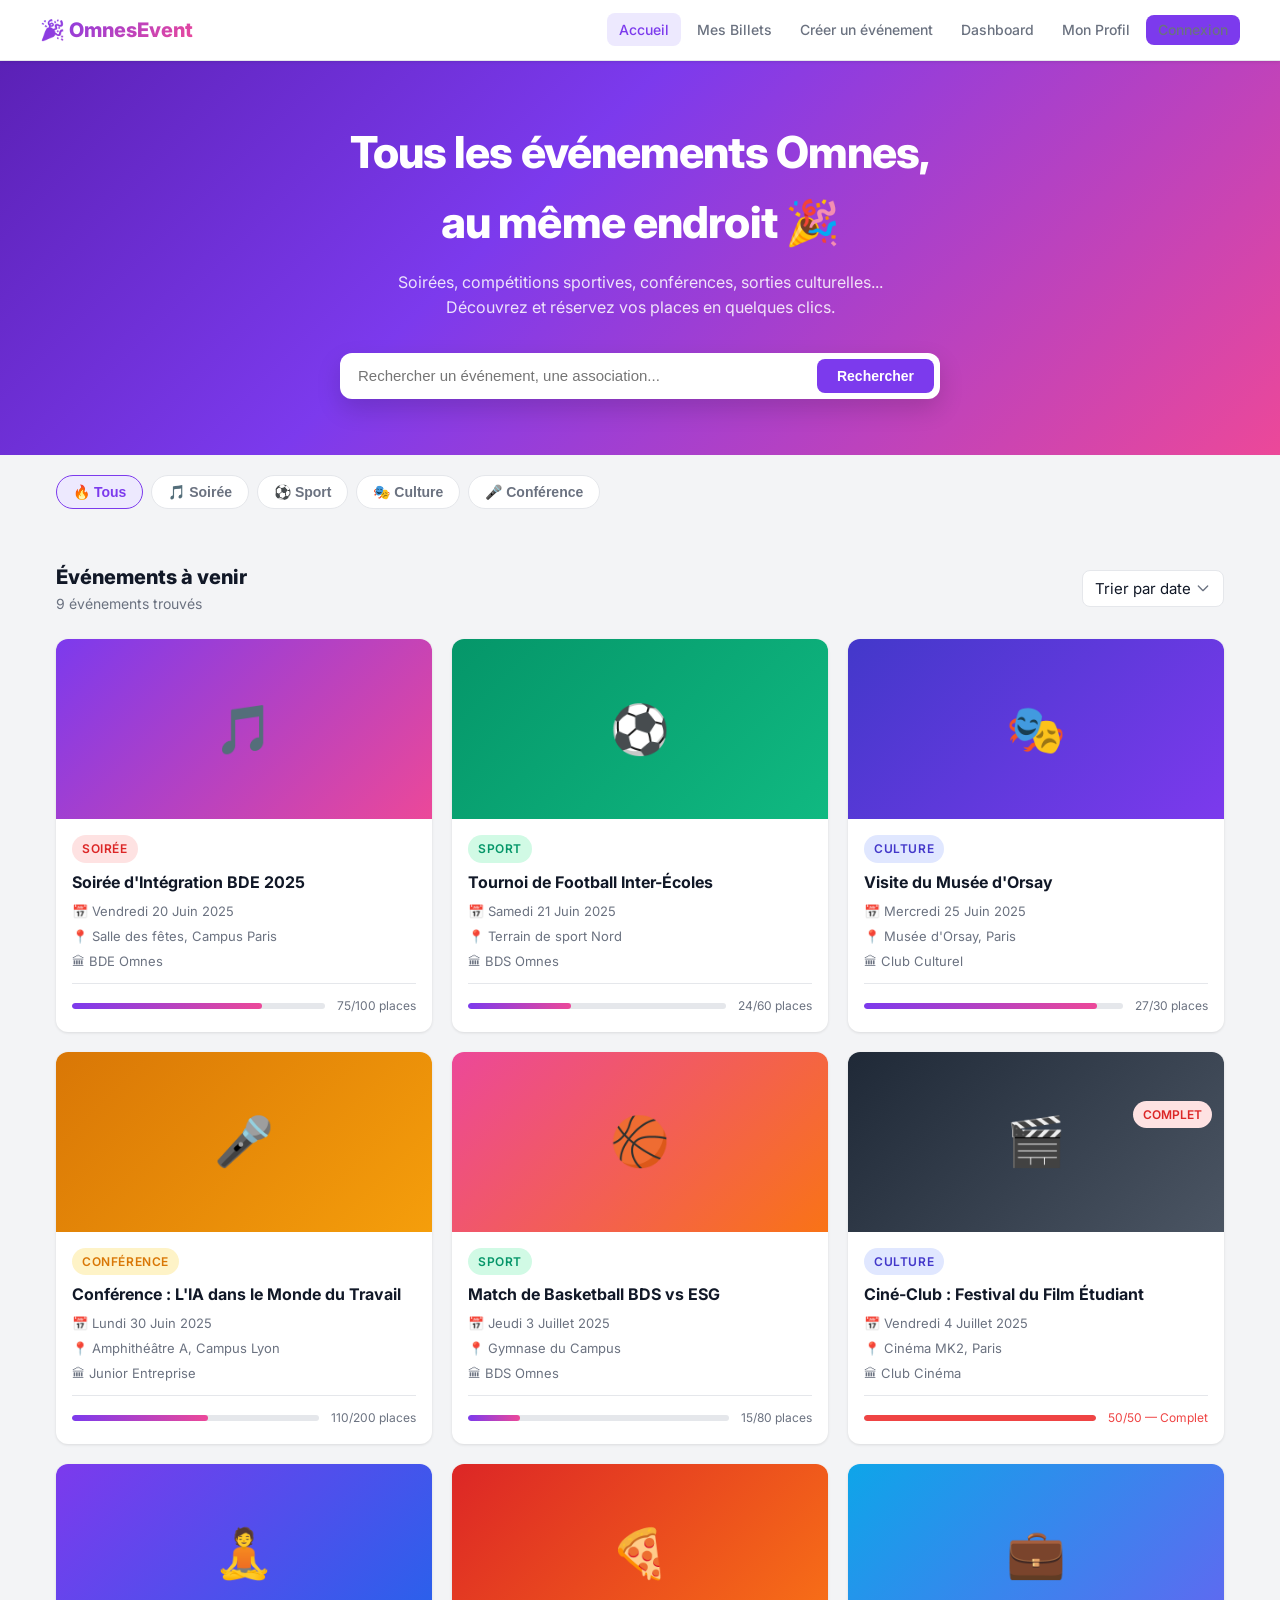
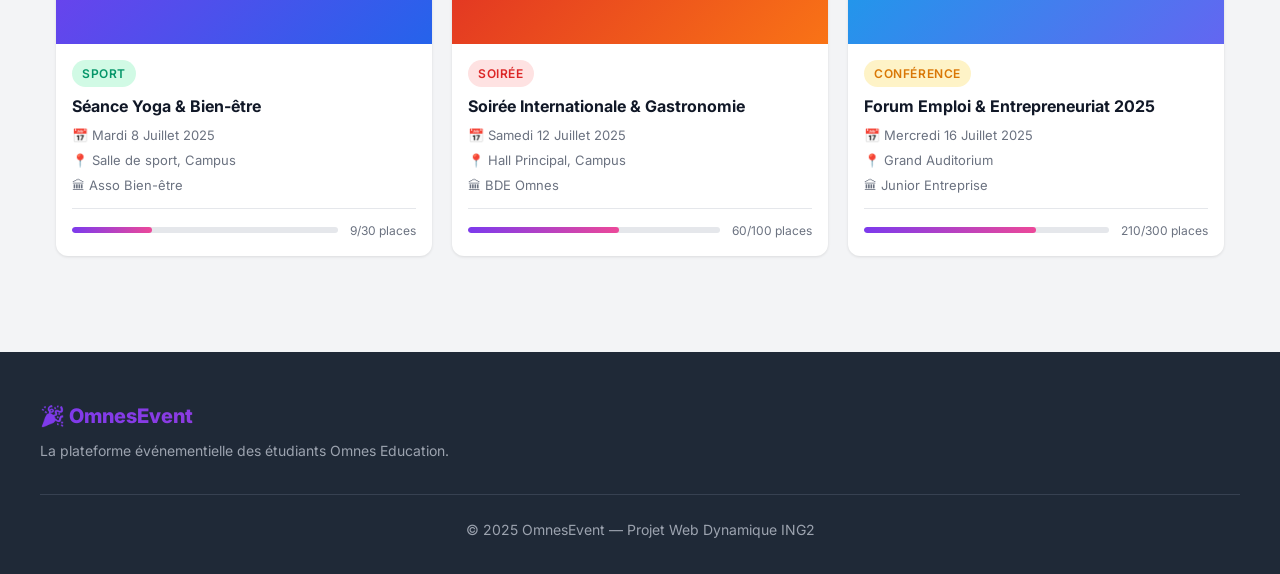
==== Index.html @ fbc509d2 "V1 HTML + SS" ====
<!DOCTYPE html>
<html lang="fr">
<head>
  <meta charset="UTF-8">
  <meta name="viewport" content="width=device-width, initial-scale=1.0">
  <title>OmnesEvent — Accueil</title>
  <link rel="preconnect" href="https://fonts.googleapis.com">
  <link href="https://fonts.googleapis.com/css2?family=Inter:wght@400;500;600;700;800&display=swap" rel="stylesheet">
  <link rel="stylesheet" href="style.css">
</head>
<body>

  <!-- NAVBAR -->
  <nav class="navbar">
    <div class="navbar-inner">
      <a href="Index.html" class="navbar-brand">🎉 OmnesEvent</a>
      <ul class="navbar-nav">
        <li><a href="Index.html" class="active">Accueil</a></li>
        <li><a href="mes-billets.html">Mes Billets</a></li>
        <li><a href="creer-evenement.html">Créer un événement</a></li>
        <li><a href="tableau-de-bord.html">Dashboard</a></li>
        <li><a href="profil.html">Mon Profil</a></li>
        <li><a href="connexion.html" class="btn btn-primary btn-sm">Connexion</a></li>
      </ul>
      <button class="hamburger" id="hamburger" aria-label="Menu">
        <span></span><span></span><span></span>
      </button>
    </div>
  </nav>

  <!-- MOBILE MENU -->
  <div class="mobile-menu" id="mobileMenu">
    <a href="Index.html">🏠 Accueil</a>
    <a href="mes-billets.html">🎟 Mes Billets</a>
    <a href="creer-evenement.html">➕ Créer un événement</a>
    <a href="tableau-de-bord.html">📊 Dashboard</a>
    <a href="profil.html">👤 Mon Profil</a>
    <a href="connexion.html">🔐 Connexion</a>
  </div>

  <!-- HERO -->
  <section class="hero">
    <div class="container">
      <h1>Tous les événements Omnes,<br>au même endroit 🎉</h1>
      <p>Soirées, compétitions sportives, conférences, sorties culturelles... Découvrez et réservez vos places en quelques clics.</p>
      <div class="search-box">
        <input type="text" id="searchInput" placeholder="Rechercher un événement, une association..." autocomplete="off">
        <button class="btn btn-primary" id="searchBtn">Rechercher</button>
      </div>
    </div>
  </section>

  <!-- FILTERS -->
  <div class="container">
    <div class="filter-pills" id="filterPills">
      <button class="pill active" data-filter="all">🔥 Tous</button>
      <button class="pill" data-filter="soiree">🎵 Soirée</button>
      <button class="pill" data-filter="sport">⚽ Sport</button>
      <button class="pill" data-filter="culture">🎭 Culture</button>
      <button class="pill" data-filter="conference">🎤 Conférence</button>
    </div>
  </div>

  <!-- EVENTS SECTION -->
  <section class="section">
    <div class="container">
      <div class="d-flex align-center justify-between mb-3" style="flex-wrap:wrap; gap:0.75rem;">
        <div>
          <h2 style="font-size:1.25rem; font-weight:800;">Événements à venir</h2>
          <p class="text-muted fs-sm" id="resultCount">9 événements trouvés</p>
        </div>
        <select class="form-control" id="sortSelect" style="width:auto; padding:0.5rem 2rem 0.5rem 0.75rem;">
          <option value="date">Trier par date</option>
          <option value="name">Trier par nom</option>
        </select>
      </div>

      <div class="grid grid-3" id="eventsGrid">

        <a href="evenement-detail.html" class="event-card" data-category="soiree">
          <div class="event-card-image" style="background:linear-gradient(135deg,#7C3AED,#EC4899);">🎵</div>
          <div class="event-card-body">
            <span class="event-card-category category-soiree">Soirée</span>
            <h3 class="event-card-title">Soirée d'Intégration BDE 2025</h3>
            <div class="event-card-meta">
              <span>📅 Vendredi 20 Juin 2025</span>
              <span>📍 Salle des fêtes, Campus Paris</span>
              <span>🏛 BDE Omnes</span>
            </div>
            <div class="event-card-footer">
              <div class="capacity-bar"><div class="capacity-fill" style="width:75%;"></div></div>
              <span class="capacity-text">75/100 places</span>
            </div>
          </div>
        </a>

        <a href="evenement-detail.html" class="event-card" data-category="sport">
          <div class="event-card-image" style="background:linear-gradient(135deg,#059669,#10B981);">⚽</div>
          <div class="event-card-body">
            <span class="event-card-category category-sport">Sport</span>
            <h3 class="event-card-title">Tournoi de Football Inter-Écoles</h3>
            <div class="event-card-meta">
              <span>📅 Samedi 21 Juin 2025</span>
              <span>📍 Terrain de sport Nord</span>
              <span>🏛 BDS Omnes</span>
            </div>
            <div class="event-card-footer">
              <div class="capacity-bar"><div class="capacity-fill" style="width:40%;"></div></div>
              <span class="capacity-text">24/60 places</span>
            </div>
          </div>
        </a>

        <a href="evenement-detail.html" class="event-card" data-category="culture">
          <div class="event-card-image" style="background:linear-gradient(135deg,#4338CA,#7C3AED);">🎭</div>
          <div class="event-card-body">
            <span class="event-card-category category-culture">Culture</span>
            <h3 class="event-card-title">Visite du Musée d'Orsay</h3>
            <div class="event-card-meta">
              <span>📅 Mercredi 25 Juin 2025</span>
              <span>📍 Musée d'Orsay, Paris</span>
              <span>🏛 Club Culturel</span>
            </div>
            <div class="event-card-footer">
              <div class="capacity-bar"><div class="capacity-fill" style="width:90%;"></div></div>
              <span class="capacity-text">27/30 places</span>
            </div>
          </div>
        </a>

        <a href="evenement-detail.html" class="event-card" data-category="conference">
          <div class="event-card-image" style="background:linear-gradient(135deg,#D97706,#F59E0B);">🎤</div>
          <div class="event-card-body">
            <span class="event-card-category category-conference">Conférence</span>
            <h3 class="event-card-title">Conférence : L'IA dans le Monde du Travail</h3>
            <div class="event-card-meta">
              <span>📅 Lundi 30 Juin 2025</span>
              <span>📍 Amphithéâtre A, Campus Lyon</span>
              <span>🏛 Junior Entreprise</span>
            </div>
            <div class="event-card-footer">
              <div class="capacity-bar"><div class="capacity-fill" style="width:55%;"></div></div>
              <span class="capacity-text">110/200 places</span>
            </div>
          </div>
        </a>

        <a href="evenement-detail.html" class="event-card" data-category="sport">
          <div class="event-card-image" style="background:linear-gradient(135deg,#EC4899,#F97316);">🏀</div>
          <div class="event-card-body">
            <span class="event-card-category category-sport">Sport</span>
            <h3 class="event-card-title">Match de Basketball BDS vs ESG</h3>
            <div class="event-card-meta">
              <span>📅 Jeudi 3 Juillet 2025</span>
              <span>📍 Gymnase du Campus</span>
              <span>🏛 BDS Omnes</span>
            </div>
            <div class="event-card-footer">
              <div class="capacity-bar"><div class="capacity-fill" style="width:20%;"></div></div>
              <span class="capacity-text">15/80 places</span>
            </div>
          </div>
        </a>

        <a href="evenement-detail.html" class="event-card" data-category="culture">
          <div class="event-card-image" style="background:linear-gradient(135deg,#1F2937,#4B5563); position:relative;">
            🎬
            <div style="position:absolute;top:0.75rem;right:0.75rem;">
              <span class="badge badge-danger">COMPLET</span>
            </div>
          </div>
          <div class="event-card-body">
            <span class="event-card-category category-culture">Culture</span>
            <h3 class="event-card-title">Ciné-Club : Festival du Film Étudiant</h3>
            <div class="event-card-meta">
              <span>📅 Vendredi 4 Juillet 2025</span>
              <span>📍 Cinéma MK2, Paris</span>
              <span>🏛 Club Cinéma</span>
            </div>
            <div class="event-card-footer">
              <div class="capacity-bar"><div class="capacity-fill" style="width:100%; background:var(--danger);"></div></div>
              <span class="capacity-text" style="color:var(--danger);">50/50 — Complet</span>
            </div>
          </div>
        </a>

        <a href="evenement-detail.html" class="event-card" data-category="sport">
          <div class="event-card-image" style="background:linear-gradient(135deg,#7C3AED,#2563EB);">🧘</div>
          <div class="event-card-body">
            <span class="event-card-category category-sport">Sport</span>
            <h3 class="event-card-title">Séance Yoga & Bien-être</h3>
            <div class="event-card-meta">
              <span>📅 Mardi 8 Juillet 2025</span>
              <span>📍 Salle de sport, Campus</span>
              <span>🏛 Asso Bien-être</span>
            </div>
            <div class="event-card-footer">
              <div class="capacity-bar"><div class="capacity-fill" style="width:30%;"></div></div>
              <span class="capacity-text">9/30 places</span>
            </div>
          </div>
        </a>

        <a href="evenement-detail.html" class="event-card" data-category="soiree">
          <div class="event-card-image" style="background:linear-gradient(135deg,#DC2626,#F97316);">🍕</div>
          <div class="event-card-body">
            <span class="event-card-category category-soiree">Soirée</span>
            <h3 class="event-card-title">Soirée Internationale & Gastronomie</h3>
            <div class="event-card-meta">
              <span>📅 Samedi 12 Juillet 2025</span>
              <span>📍 Hall Principal, Campus</span>
              <span>🏛 BDE Omnes</span>
            </div>
            <div class="event-card-footer">
              <div class="capacity-bar"><div class="capacity-fill" style="width:60%;"></div></div>
              <span class="capacity-text">60/100 places</span>
            </div>
          </div>
        </a>

        <a href="evenement-detail.html" class="event-card" data-category="conference">
          <div class="event-card-image" style="background:linear-gradient(135deg,#0EA5E9,#6366F1);">💼</div>
          <div class="event-card-body">
            <span class="event-card-category category-conference">Conférence</span>
            <h3 class="event-card-title">Forum Emploi & Entrepreneuriat 2025</h3>
            <div class="event-card-meta">
              <span>📅 Mercredi 16 Juillet 2025</span>
              <span>📍 Grand Auditorium</span>
              <span>🏛 Junior Entreprise</span>
            </div>
            <div class="event-card-footer">
              <div class="capacity-bar"><div class="capacity-fill" style="width:70%;"></div></div>
              <span class="capacity-text">210/300 places</span>
            </div>
          </div>
        </a>

      </div>

      <div id="noResults" class="empty-state d-none">
        <div class="empty-icon">🔍</div>
        <h3 class="empty-title">Aucun événement trouvé</h3>
        <p class="empty-desc">Essaie avec d'autres mots-clés ou modifie les filtres.</p>
        <button class="btn btn-outline" id="resetSearch">Réinitialiser</button>
      </div>
    </div>
  </section>

  <footer class="footer">
    <div class="footer-inner">
      <div class="footer-brand">🎉 OmnesEvent</div>
      <p style="font-size:0.875rem; margin-top:0.5rem; color:#9CA3AF;">La plateforme événementielle des étudiants Omnes Education.</p>
      <div class="footer-bottom">
        <p>&copy; 2025 OmnesEvent — Projet Web Dynamique ING2</p>
      </div>
    </div>
  </footer>

  <script src="index.js"></script>
</body>
</html>
---- style.css ----
/* ===== CSS VARIABLES ===== */
:root {
  --primary: #7C3AED;
  --primary-dark: #6D28D9;
  --primary-light: #EDE9FE;
  --secondary: #EC4899;
  --bg: #F3F4F6;
  --bg-card: #FFFFFF;
  --text: #111827;
  --text-muted: #6B7280;
  --border: #E5E7EB;
  --success: #10B981;
  --danger: #EF4444;
  --warning: #F59E0B;
  --radius: 12px;
  --radius-lg: 16px;
  --shadow: 0 1px 3px rgba(0,0,0,0.1);
  --shadow-md: 0 4px 12px rgba(0,0,0,0.1);
  --shadow-lg: 0 10px 25px rgba(0,0,0,0.15);
}

/* ===== RESET & BASE ===== */
*, *::before, *::after { box-sizing: border-box; margin: 0; padding: 0; }
html { font-size: 16px; scroll-behavior: smooth; }
body {
  font-family: 'Inter', -apple-system, BlinkMacSystemFont, 'Segoe UI', sans-serif;
  background: var(--bg);
  color: var(--text);
  line-height: 1.6;
  min-height: 100vh;
}

/* ===== NAVBAR ===== */
.navbar {
  background: #fff;
  border-bottom: 1px solid var(--border);
  padding: 0 1rem;
  position: sticky;
  top: 0;
  z-index: 100;
  box-shadow: var(--shadow);
}
.navbar-inner {
  max-width: 1200px;
  margin: 0 auto;
  height: 60px;
  display: flex;
  align-items: center;
  justify-content: space-between;
}
.navbar-brand {
  font-size: 1.25rem;
  font-weight: 800;
  background: linear-gradient(135deg, var(--primary), var(--secondary));
  -webkit-background-clip: text;
  -webkit-text-fill-color: transparent;
  background-clip: text;
  text-decoration: none;
}
.navbar-nav {
  display: flex;
  align-items: center;
  gap: 0.25rem;
  list-style: none;
}
.navbar-nav a {
  color: var(--text-muted);
  text-decoration: none;
  font-size: 0.875rem;
  font-weight: 500;
  padding: 0.5rem 0.75rem;
  border-radius: 8px;
  transition: all 0.2s;
  white-space: nowrap;
}
.navbar-nav a:hover, .navbar-nav a.active {
  color: var(--primary);
  background: var(--primary-light);
}
.hamburger {
  display: none;
  flex-direction: column;
  gap: 5px;
  cursor: pointer;
  padding: 0.5rem;
  background: none;
  border: none;
}
.hamburger span {
  display: block;
  width: 22px;
  height: 2px;
  background: var(--text);
  border-radius: 2px;
  transition: all 0.3s;
}
.mobile-menu {
  display: none;
  position: fixed;
  top: 60px;
  left: 0;
  right: 0;
  background: white;
  border-bottom: 1px solid var(--border);
  padding: 1rem;
  box-shadow: var(--shadow-md);
  z-index: 99;
}
.mobile-menu.open { display: block; }
.mobile-menu a {
  display: block;
  padding: 0.75rem 1rem;
  color: var(--text);
  text-decoration: none;
  border-radius: 8px;
  font-weight: 500;
  transition: background 0.2s;
  margin-bottom: 0.25rem;
}
.mobile-menu a:hover { background: var(--primary-light); color: var(--primary); }

/* ===== BUTTONS ===== */
.btn {
  display: inline-flex;
  align-items: center;
  justify-content: center;
  gap: 0.5rem;
  padding: 0.625rem 1.25rem;
  border-radius: 8px;
  font-size: 0.875rem;
  font-weight: 600;
  border: none;
  cursor: pointer;
  transition: all 0.2s;
  text-decoration: none;
  line-height: 1;
}
.btn-primary { background: var(--primary); color: #fff; }
.btn-primary:hover { background: var(--primary-dark); transform: translateY(-1px); box-shadow: var(--shadow-md); }
.btn-secondary { background: var(--secondary); color: #fff; }
.btn-secondary:hover { background: #DB2777; transform: translateY(-1px); box-shadow: var(--shadow-md); }
.btn-outline { background: transparent; color: var(--primary); border: 1.5px solid var(--primary); }
.btn-outline:hover { background: var(--primary-light); }
.btn-danger { background: var(--danger); color: #fff; }
.btn-danger:hover { background: #DC2626; }
.btn-success { background: var(--success); color: #fff; }
.btn-success:hover { background: #059669; }
.btn-ghost { background: transparent; color: var(--text-muted); }
.btn-ghost:hover { background: var(--bg); color: var(--text); }
.btn-sm { padding: 0.375rem 0.75rem; font-size: 0.8125rem; }
.btn-lg { padding: 0.875rem 1.75rem; font-size: 1rem; }
.btn-full { width: 100%; }
.btn:disabled { opacity: 0.5; cursor: not-allowed; transform: none; }

/* ===== CARDS ===== */
.card {
  background: var(--bg-card);
  border-radius: var(--radius);
  box-shadow: var(--shadow);
  overflow: hidden;
}
.card-body { padding: 1.25rem; }
.card-header {
  padding: 1rem 1.25rem;
  border-bottom: 1px solid var(--border);
  display: flex;
  align-items: center;
  justify-content: space-between;
}
.card-header h3 { font-size: 1rem; font-weight: 700; }
.card-footer {
  padding: 1rem 1.25rem;
  border-top: 1px solid var(--border);
  background: #F9FAFB;
}

/* ===== EVENT CARD ===== */
.event-card {
  background: var(--bg-card);
  border-radius: var(--radius);
  overflow: hidden;
  box-shadow: var(--shadow);
  transition: transform 0.2s, box-shadow 0.2s;
  cursor: pointer;
  text-decoration: none;
  color: inherit;
  display: block;
}
.event-card:hover { transform: translateY(-4px); box-shadow: var(--shadow-lg); }
.event-card-image {
  width: 100%;
  height: 180px;
  object-fit: cover;
  background: linear-gradient(135deg, var(--primary), var(--secondary));
  display: flex;
  align-items: center;
  justify-content: center;
  font-size: 3rem;
  color: white;
  position: relative;
}
.event-card-image img {
  width: 100%;
  height: 100%;
  object-fit: cover;
  position: absolute;
  top: 0;
  left: 0;
}
.event-card-body { padding: 1rem; }
.event-card-category {
  display: inline-block;
  padding: 0.25rem 0.625rem;
  border-radius: 99px;
  font-size: 0.75rem;
  font-weight: 600;
  text-transform: uppercase;
  letter-spacing: 0.05em;
  margin-bottom: 0.5rem;
}
.category-soiree { background: #FEE2E2; color: #DC2626; }
.category-sport { background: #D1FAE5; color: #059669; }
.category-culture { background: #E0E7FF; color: #4338CA; }
.category-conference { background: #FEF3C7; color: #D97706; }
.event-card-title { font-size: 1rem; font-weight: 700; margin-bottom: 0.5rem; line-height: 1.4; }
.event-card-meta { display: flex; flex-direction: column; gap: 0.25rem; margin-bottom: 0.75rem; }
.event-card-meta span { font-size: 0.8125rem; color: var(--text-muted); display: flex; align-items: center; gap: 0.375rem; }
.event-card-footer {
  display: flex;
  align-items: center;
  justify-content: space-between;
  padding-top: 0.75rem;
  border-top: 1px solid var(--border);
}
.capacity-bar { flex: 1; height: 6px; background: var(--border); border-radius: 99px; overflow: hidden; margin-right: 0.75rem; }
.capacity-fill { height: 100%; border-radius: 99px; background: linear-gradient(90deg, var(--primary), var(--secondary)); }
.capacity-text { font-size: 0.75rem; color: var(--text-muted); white-space: nowrap; }

/* ===== FORMS ===== */
.form-group { margin-bottom: 1rem; }
.form-label { display: block; font-size: 0.875rem; font-weight: 600; color: var(--text); margin-bottom: 0.375rem; }
.form-control {
  width: 100%;
  padding: 0.625rem 0.875rem;
  border: 1.5px solid var(--border);
  border-radius: 8px;
  font-size: 0.9375rem;
  color: var(--text);
  background: #fff;
  transition: border-color 0.2s, box-shadow 0.2s;
  outline: none;
  font-family: inherit;
}
.form-control:focus { border-color: var(--primary); box-shadow: 0 0 0 3px rgba(124, 58, 237, 0.1); }
.form-control::placeholder { color: var(--text-muted); }
.form-control.error { border-color: var(--danger); }
.form-error { color: var(--danger); font-size: 0.8125rem; margin-top: 0.25rem; display: none; }
.form-error.show { display: block; }
select.form-control {
  appearance: none;
  background-image: url("data:image/svg+xml,%3Csvg xmlns='http://www.w3.org/2000/svg' fill='none' viewBox='0 0 24 24' stroke='%236B7280'%3E%3Cpath stroke-linecap='round' stroke-linejoin='round' stroke-width='2' d='M19 9l-7 7-7-7'/%3E%3C/svg%3E");
  background-repeat: no-repeat;
  background-position: right 0.75rem center;
  background-size: 1rem;
  padding-right: 2.5rem;
  cursor: pointer;
}
textarea.form-control { resize: vertical; min-height: 100px; }
.form-row { display: grid; gap: 1rem; grid-template-columns: 1fr; }
@media (min-width: 640px) { .form-row-2 { grid-template-columns: repeat(2, 1fr); } }
.form-hint { font-size: 0.8125rem; color: var(--text-muted); margin-top: 0.25rem; }

/* ===== BADGES ===== */
.badge {
  display: inline-flex;
  align-items: center;
  padding: 0.25rem 0.625rem;
  border-radius: 99px;
  font-size: 0.75rem;
  font-weight: 600;
  white-space: nowrap;
}
.badge-primary { background: var(--primary-light); color: var(--primary); }
.badge-success { background: #D1FAE5; color: #059669; }
.badge-danger { background: #FEE2E2; color: #DC2626; }
.badge-warning { background: #FEF3C7; color: #D97706; }
.badge-gray { background: #F3F4F6; color: var(--text-muted); }

/* ===== LAYOUT ===== */
.container { width: 100%; max-width: 1200px; margin: 0 auto; padding: 0 1rem; }
.section { padding: 2rem 0; }
.grid { display: grid; gap: 1.25rem; grid-template-columns: 1fr; }
@media (min-width: 640px) { .grid-2 { grid-template-columns: repeat(2, 1fr); } }
@media (min-width: 768px) { .grid-3 { grid-template-columns: repeat(2, 1fr); } }
@media (min-width: 1024px) { .grid-3 { grid-template-columns: repeat(3, 1fr); } .grid-4 { grid-template-columns: repeat(4, 1fr); } }

/* ===== ALERTS ===== */
.alert {
  padding: 0.875rem 1rem;
  border-radius: 8px;
  font-size: 0.875rem;
  font-weight: 500;
  margin-bottom: 1rem;
  display: flex;
  align-items: center;
  gap: 0.5rem;
}
.alert-success { background: #D1FAE5; color: #059669; border: 1px solid #A7F3D0; }
.alert-danger { background: #FEE2E2; color: #DC2626; border: 1px solid #FECACA; }
.alert-warning { background: #FEF3C7; color: #D97706; border: 1px solid #FDE68A; }
.alert-info { background: var(--primary-light); color: var(--primary); border: 1px solid #C4B5FD; }

/* ===== TABLE ===== */
.table-container { overflow-x: auto; border-radius: var(--radius); box-shadow: var(--shadow); }
.table { width: 100%; border-collapse: collapse; background: #fff; min-width: 600px; }
.table th { background: #F9FAFB; padding: 0.75rem 1rem; text-align: left; font-size: 0.75rem; font-weight: 700; text-transform: uppercase; letter-spacing: 0.05em; color: var(--text-muted); border-bottom: 1px solid var(--border); }
.table td { padding: 0.875rem 1rem; font-size: 0.875rem; color: var(--text); border-bottom: 1px solid var(--border); vertical-align: middle; }
.table tr:last-child td { border-bottom: none; }
.table tbody tr:hover { background: #F9FAFB; }

/* ===== AVATAR ===== */
.avatar {
  border-radius: 50%;
  background: linear-gradient(135deg, var(--primary), var(--secondary));
  display: inline-flex;
  align-items: center;
  justify-content: center;
  color: white;
  font-weight: 700;
  flex-shrink: 0;
}
.avatar-sm { width: 32px; height: 32px; font-size: 0.75rem; }
.avatar-md { width: 40px; height: 40px; font-size: 0.875rem; }
.avatar-lg { width: 64px; height: 64px; font-size: 1.25rem; }
.avatar-xl { width: 96px; height: 96px; font-size: 2rem; }

/* ===== FOOTER ===== */
.footer {
  background: #1F2937;
  color: #9CA3AF;
  padding: 3rem 1rem 2rem;
  margin-top: 4rem;
}
.footer-inner { max-width: 1200px; margin: 0 auto; }
.footer-brand { font-size: 1.25rem; font-weight: 800; background: linear-gradient(135deg, var(--primary), var(--secondary)); -webkit-background-clip: text; -webkit-text-fill-color: transparent; background-clip: text; margin-bottom: 0.5rem; }
.footer-bottom { margin-top: 2rem; padding-top: 1.5rem; border-top: 1px solid #374151; text-align: center; font-size: 0.875rem; }
.footer a { color: #9CA3AF; text-decoration: none; }
.footer a:hover { color: #fff; }

/* ===== HERO ===== */
.hero {
  background: linear-gradient(135deg, #5B21B6 0%, var(--primary) 40%, var(--secondary) 100%);
  color: white;
  padding: 3.5rem 1rem;
  text-align: center;
}
.hero h1 { font-size: clamp(1.5rem, 5vw, 2.75rem); font-weight: 800; margin-bottom: 0.75rem; letter-spacing: -0.02em; }
.hero p { font-size: 1rem; opacity: 0.85; margin-bottom: 2rem; max-width: 500px; margin-left: auto; margin-right: auto; }
.search-box {
  background: white;
  border-radius: var(--radius);
  padding: 0.375rem;
  display: flex;
  gap: 0.5rem;
  max-width: 600px;
  margin: 0 auto;
  box-shadow: var(--shadow-lg);
}
.search-box input { flex: 1; border: none; outline: none; padding: 0.5rem 0.75rem; font-size: 0.9375rem; color: var(--text); min-width: 0; }

/* ===== FILTER PILLS ===== */
.filter-pills { display: flex; gap: 0.5rem; flex-wrap: wrap; padding: 1.25rem 0; }
.pill {
  padding: 0.5rem 1rem;
  border-radius: 99px;
  font-size: 0.875rem;
  font-weight: 600;
  border: 1.5px solid var(--border);
  background: white;
  color: var(--text-muted);
  cursor: pointer;
  transition: all 0.2s;
}
.pill:hover, .pill.active { border-color: var(--primary); color: var(--primary); background: var(--primary-light); }

/* ===== STAT CARD ===== */
.stat-card { background: white; border-radius: var(--radius); padding: 1.25rem; box-shadow: var(--shadow); display: flex; align-items: center; gap: 1rem; }
.stat-icon { width: 48px; height: 48px; border-radius: 12px; display: flex; align-items: center; justify-content: center; font-size: 1.5rem; flex-shrink: 0; }
.stat-icon-primary { background: var(--primary-light); }
.stat-icon-success { background: #D1FAE5; }
.stat-icon-warning { background: #FEF3C7; }
.stat-icon-danger { background: #FEE2E2; }
.stat-value { font-size: 1.75rem; font-weight: 800; color: var(--text); line-height: 1; }
.stat-label { font-size: 0.8125rem; color: var(--text-muted); margin-top: 0.25rem; }

/* ===== PAGE HEADER ===== */
.page-header { background: white; border-bottom: 1px solid var(--border); padding: 1.5rem 0; margin-bottom: 2rem; }
.page-header h1 { font-size: 1.5rem; font-weight: 800; }
.page-header p { font-size: 0.9375rem; color: var(--text-muted); margin-top: 0.25rem; }

/* ===== TICKET CARD ===== */
.ticket-card {
  background: white;
  border-radius: var(--radius);
  box-shadow: var(--shadow);
  overflow: hidden;
  display: flex;
  border-left: 4px solid var(--primary);
  transition: box-shadow 0.2s;
}
.ticket-card:hover { box-shadow: var(--shadow-md); }
.ticket-body { flex: 1; padding: 1rem; }
.ticket-side {
  width: 72px;
  background: var(--primary-light);
  display: flex;
  flex-direction: column;
  align-items: center;
  justify-content: center;
  padding: 1rem 0.5rem;
  border-left: 2px dashed var(--border);
  flex-shrink: 0;
}
.ticket-code { writing-mode: vertical-rl; font-size: 0.75rem; font-weight: 700; color: var(--primary); letter-spacing: 0.1em; }

/* ===== AUTH PAGE ===== */
.auth-page { min-height: 100vh; display: flex; align-items: center; justify-content: center; background: linear-gradient(135deg, #EDE9FE 0%, #FCE7F3 100%); padding: 2rem 1rem; }
.auth-card { background: white; border-radius: var(--radius-lg); box-shadow: var(--shadow-lg); padding: 2rem; width: 100%; max-width: 440px; }
.auth-logo { text-align: center; margin-bottom: 2rem; }
.auth-logo .brand { font-size: 1.75rem; font-weight: 800; background: linear-gradient(135deg, var(--primary), var(--secondary)); -webkit-background-clip: text; -webkit-text-fill-color: transparent; background-clip: text; }
.auth-logo p { color: var(--text-muted); font-size: 0.9375rem; margin-top: 0.25rem; }
.auth-title { font-size: 1.375rem; font-weight: 800; margin-bottom: 0.25rem; }
.auth-subtitle { color: var(--text-muted); font-size: 0.9375rem; margin-bottom: 1.5rem; }
.divider { display: flex; align-items: center; gap: 1rem; margin: 1.25rem 0; color: var(--text-muted); font-size: 0.875rem; }
.divider::before, .divider::after { content: ''; flex: 1; height: 1px; background: var(--border); }

/* ===== ROLE SELECTOR ===== */
.role-selector { display: grid; grid-template-columns: 1fr 1fr; gap: 0.75rem; margin-bottom: 1rem; }
.role-option { position: relative; }
.role-option input { position: absolute; opacity: 0; width: 0; height: 0; }
.role-label {
  display: flex;
  flex-direction: column;
  align-items: center;
  padding: 1rem 0.75rem;
  border: 2px solid var(--border);
  border-radius: 10px;
  cursor: pointer;
  transition: all 0.2s;
  text-align: center;
}
.role-label .role-icon { font-size: 1.75rem; margin-bottom: 0.5rem; }
.role-label .role-name { font-size: 0.875rem; font-weight: 700; color: var(--text); }
.role-label .role-desc { font-size: 0.75rem; color: var(--text-muted); margin-top: 0.25rem; }
.role-option input:checked + .role-label { border-color: var(--primary); background: var(--primary-light); }

/* ===== EVENT DETAIL ===== */
.event-banner { width: 100%; height: 280px; object-fit: cover; background: linear-gradient(135deg, var(--primary), var(--secondary)); display: flex; align-items: center; justify-content: center; font-size: 5rem; color: white; }
.event-detail-grid { display: grid; grid-template-columns: 1fr; gap: 1.5rem; }
@media (min-width: 768px) { .event-detail-grid { grid-template-columns: 1fr 340px; } }
.info-list { list-style: none; display: flex; flex-direction: column; gap: 0.875rem; }
.info-list li { display: flex; align-items: flex-start; gap: 0.75rem; font-size: 0.9375rem; }
.info-list .info-icon { font-size: 1.1rem; flex-shrink: 0; margin-top: 0.1rem; }
.info-list .info-label { font-size: 0.75rem; color: var(--text-muted); }
.info-list .info-value { font-weight: 600; }

/* ===== UPLOAD AREA ===== */
.upload-area {
  border: 2px dashed var(--border);
  border-radius: 10px;
  padding: 2rem;
  text-align: center;
  cursor: pointer;
  transition: all 0.2s;
  background: #F9FAFB;
}
.upload-area:hover { border-color: var(--primary); background: var(--primary-light); }
.upload-area input { display: none; }
.upload-icon { font-size: 2rem; margin-bottom: 0.5rem; }
.upload-text { font-size: 0.9375rem; font-weight: 600; color: var(--text); }
.upload-hint { font-size: 0.8125rem; color: var(--text-muted); margin-top: 0.25rem; }
.upload-preview { max-width: 100%; max-height: 200px; border-radius: 8px; margin-top: 1rem; display: none; }

/* ===== TABS ===== */
.tabs { display: flex; border-bottom: 2px solid var(--border); gap: 0; margin-bottom: 1.5rem; overflow-x: auto; }
.tab-btn {
  padding: 0.875rem 1.25rem;
  font-size: 0.9375rem;
  font-weight: 600;
  color: var(--text-muted);
  border: none;
  background: none;
  cursor: pointer;
  border-bottom: 3px solid transparent;
  margin-bottom: -2px;
  transition: all 0.2s;
  white-space: nowrap;
}
.tab-btn:hover { color: var(--primary); }
.tab-btn.active { color: var(--primary); border-bottom-color: var(--primary); }
.tab-panel { display: none; }
.tab-panel.active { display: block; }

/* ===== PROFILE ===== */
.profile-header { background: white; border-radius: var(--radius); padding: 1.5rem; box-shadow: var(--shadow); display: flex; align-items: center; gap: 1.25rem; margin-bottom: 1.5rem; }
.profile-info h2 { font-size: 1.25rem; font-weight: 800; }
.profile-info p { color: var(--text-muted); font-size: 0.9375rem; }

/* ===== EMPTY STATE ===== */
.empty-state { text-align: center; padding: 4rem 2rem; }
.empty-icon { font-size: 3rem; margin-bottom: 1rem; }
.empty-title { font-size: 1.125rem; font-weight: 700; margin-bottom: 0.5rem; }
.empty-desc { color: var(--text-muted); margin-bottom: 1.5rem; font-size: 0.9375rem; }

/* ===== MODAL ===== */
.modal-overlay { position: fixed; inset: 0; background: rgba(0,0,0,0.5); z-index: 200; display: none; align-items: center; justify-content: center; padding: 1rem; }
.modal-overlay.open { display: flex; }
.modal { background: white; border-radius: var(--radius-lg); box-shadow: var(--shadow-lg); width: 100%; max-width: 480px; max-height: 90vh; overflow-y: auto; }
.modal-header { padding: 1.25rem 1.5rem; border-bottom: 1px solid var(--border); display: flex; align-items: center; justify-content: space-between; }
.modal-header h3 { font-size: 1.125rem; font-weight: 700; }
.modal-body { padding: 1.5rem; }
.modal-footer { padding: 1rem 1.5rem; border-top: 1px solid var(--border); display: flex; gap: 0.75rem; justify-content: flex-end; }
.btn-close { background: none; border: none; font-size: 1.25rem; cursor: pointer; color: var(--text-muted); padding: 0.25rem; border-radius: 4px; }
.btn-close:hover { color: var(--text); background: var(--bg); }

/* ===== UTILS ===== */
.text-center { text-align: center; }
.text-right { text-align: right; }
.text-muted { color: var(--text-muted); }
.text-primary { color: var(--primary); }
.text-danger { color: var(--danger); }
.text-success { color: var(--success); }
.fw-bold { font-weight: 700; }
.fw-semibold { font-weight: 600; }
.fs-sm { font-size: 0.875rem; }
.fs-xs { font-size: 0.75rem; }
.d-flex { display: flex; }
.d-none { display: none; }
.align-center { align-items: center; }
.align-start { align-items: flex-start; }
.justify-between { justify-content: space-between; }
.justify-center { justify-content: center; }
.gap-1 { gap: 0.5rem; }
.gap-2 { gap: 1rem; }
.gap-3 { gap: 1.5rem; }
.flex-wrap { flex-wrap: wrap; }
.flex-1 { flex: 1; }
.w-100 { width: 100%; }
.mb-0 { margin-bottom: 0; }
.mb-1 { margin-bottom: 0.5rem; }
.mb-2 { margin-bottom: 1rem; }
.mb-3 { margin-bottom: 1.5rem; }
.mb-4 { margin-bottom: 2rem; }
.mt-1 { margin-top: 0.5rem; }
.mt-2 { margin-top: 1rem; }
.mt-3 { margin-top: 1.5rem; }
.mt-4 { margin-top: 2rem; }
.p-0 { padding: 0; }
.rounded { border-radius: var(--radius); }
.shadow { box-shadow: var(--shadow); }
.separator { height: 1px; background: var(--border); margin: 1.5rem 0; }

/* ===== RESPONSIVE ===== */
@media (max-width: 768px) {
  .navbar-nav { display: none; }
  .hamburger { display: flex; }
  .hide-mobile { display: none !important; }
}
@media (min-width: 769px) { .show-mobile { display: none !important; } }
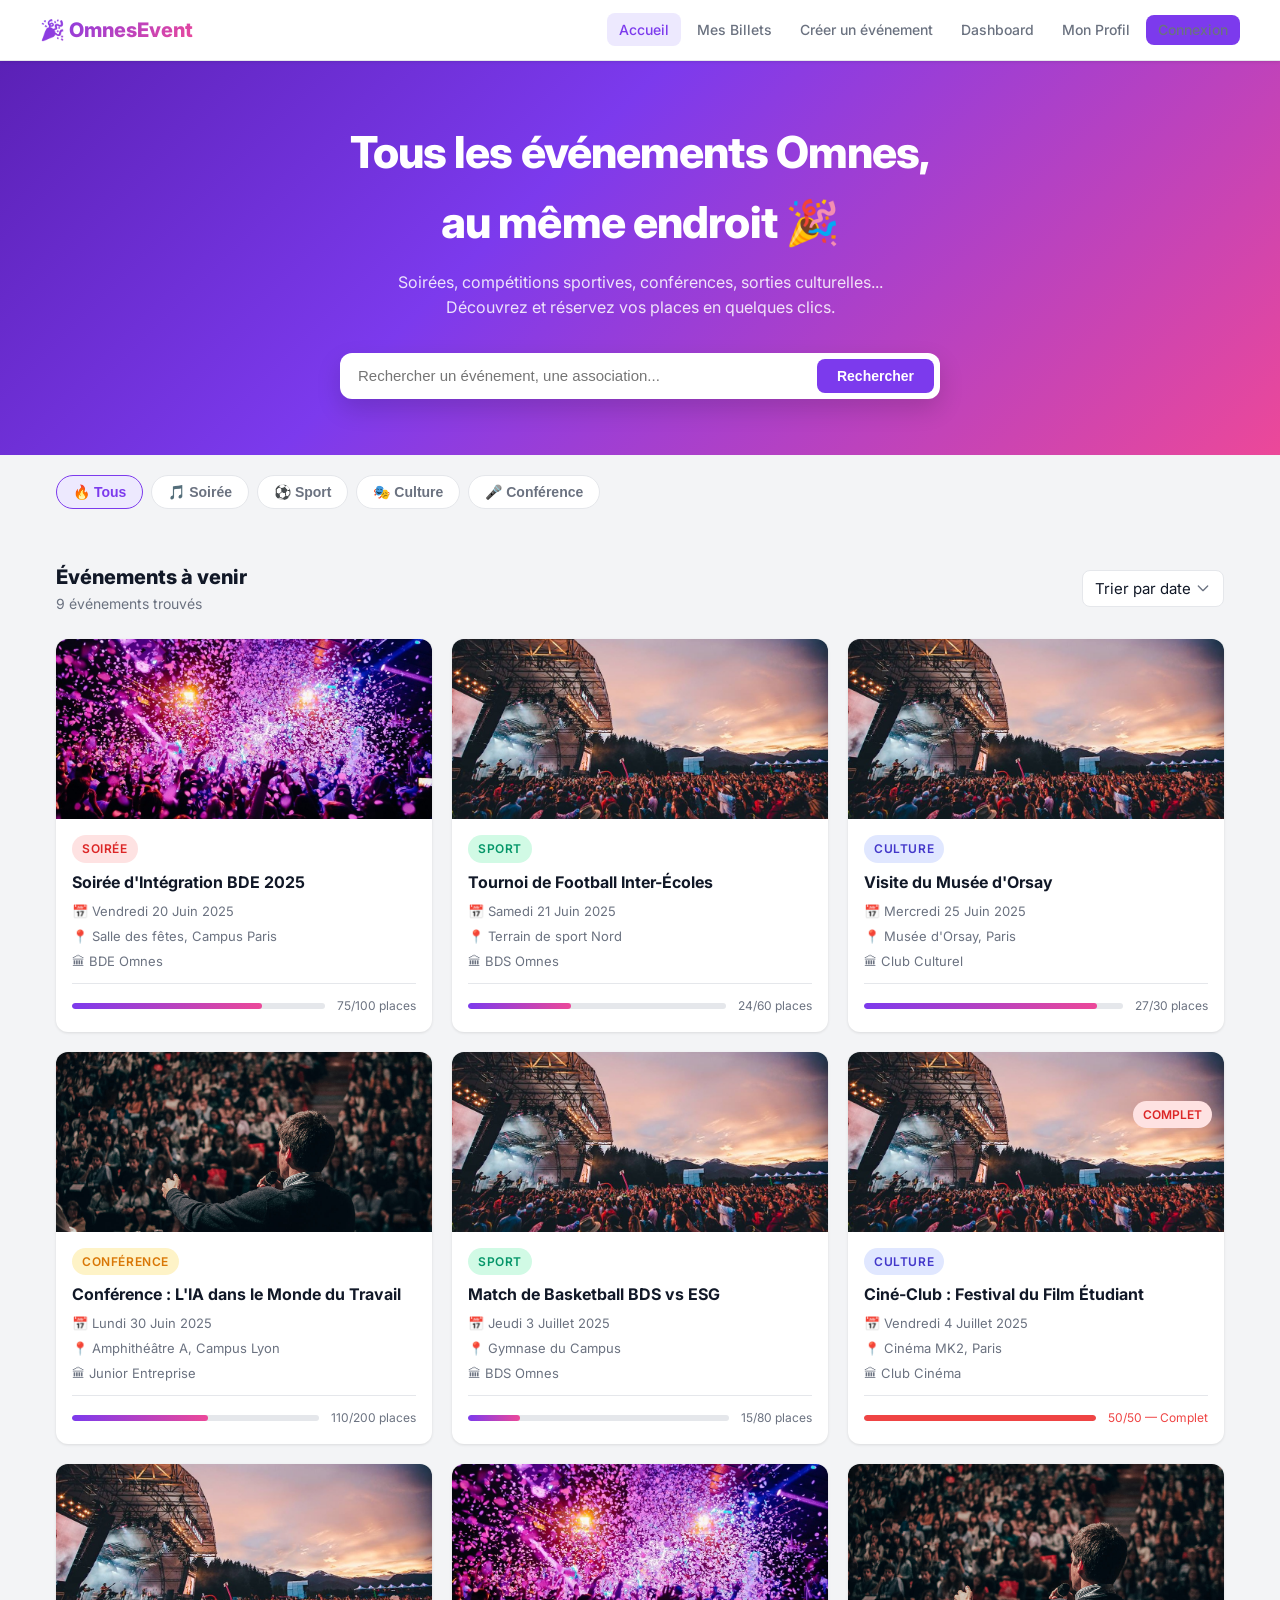
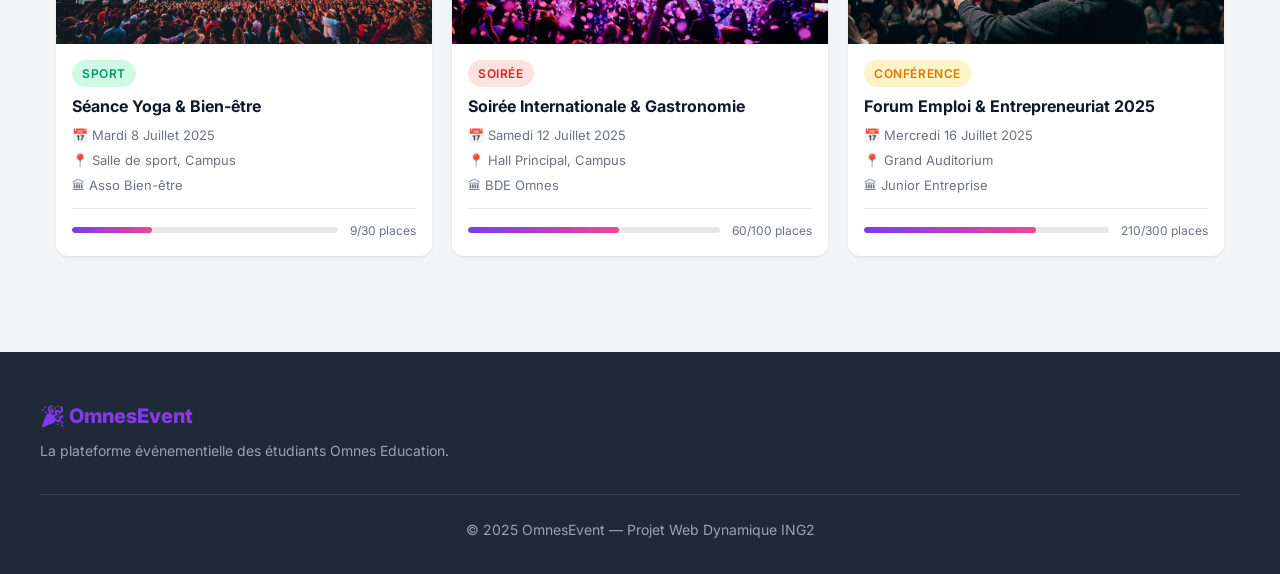
==== commit 88091770: "Remplace les fonds des evenements par des images" ====
--- a/Index.html
+++ b/Index.html
@@ -78,7 +78,9 @@
       <div class="grid grid-3" id="eventsGrid">
 
         <a href="evenement-detail.html" class="event-card" data-category="soiree">
-          <div class="event-card-image" style="background:linear-gradient(135deg,#7C3AED,#EC4899);">🎵</div>
+          <div class="event-card-image">
+            <img src="images/illlustration_soirée_1.jpg" alt="Soirée étudiante">
+          </div>
           <div class="event-card-body">
             <span class="event-card-category category-soiree">Soirée</span>
             <h3 class="event-card-title">Soirée d'Intégration BDE 2025</h3>
@@ -95,7 +97,9 @@
         </a>
 
         <a href="evenement-detail.html" class="event-card" data-category="sport">
-          <div class="event-card-image" style="background:linear-gradient(135deg,#059669,#10B981);">⚽</div>
+          <div class="event-card-image">
+            <img src="images/illustration_festival_1.jpeg" alt="Événement étudiant">
+          </div>
           <div class="event-card-body">
             <span class="event-card-category category-sport">Sport</span>
             <h3 class="event-card-title">Tournoi de Football Inter-Écoles</h3>
@@ -112,7 +116,9 @@
         </a>
 
         <a href="evenement-detail.html" class="event-card" data-category="culture">
-          <div class="event-card-image" style="background:linear-gradient(135deg,#4338CA,#7C3AED);">🎭</div>
+          <div class="event-card-image">
+            <img src="images/illustration_festival_1.jpeg" alt="Sortie culturelle">
+          </div>
           <div class="event-card-body">
             <span class="event-card-category category-culture">Culture</span>
             <h3 class="event-card-title">Visite du Musée d'Orsay</h3>
@@ -129,7 +135,9 @@
         </a>
 
         <a href="evenement-detail.html" class="event-card" data-category="conference">
-          <div class="event-card-image" style="background:linear-gradient(135deg,#D97706,#F59E0B);">🎤</div>
+          <div class="event-card-image">
+            <img src="images/illustration_conferences_1.jpg" alt="Conférence étudiante">
+          </div>
           <div class="event-card-body">
             <span class="event-card-category category-conference">Conférence</span>
             <h3 class="event-card-title">Conférence : L'IA dans le Monde du Travail</h3>
@@ -146,7 +154,9 @@
         </a>
 
         <a href="evenement-detail.html" class="event-card" data-category="sport">
-          <div class="event-card-image" style="background:linear-gradient(135deg,#EC4899,#F97316);">🏀</div>
+          <div class="event-card-image">
+            <img src="images/illustration_festival_1.jpeg" alt="Événement sportif étudiant">
+          </div>
           <div class="event-card-body">
             <span class="event-card-category category-sport">Sport</span>
             <h3 class="event-card-title">Match de Basketball BDS vs ESG</h3>
@@ -163,8 +173,8 @@
         </a>
 
         <a href="evenement-detail.html" class="event-card" data-category="culture">
-          <div class="event-card-image" style="background:linear-gradient(135deg,#1F2937,#4B5563); position:relative;">
-            🎬
+          <div class="event-card-image">
+            <img src="images/illustration_festival_1.jpeg" alt="Festival étudiant">
             <div style="position:absolute;top:0.75rem;right:0.75rem;">
               <span class="badge badge-danger">COMPLET</span>
             </div>
@@ -185,7 +195,9 @@
         </a>
 
         <a href="evenement-detail.html" class="event-card" data-category="sport">
-          <div class="event-card-image" style="background:linear-gradient(135deg,#7C3AED,#2563EB);">🧘</div>
+          <div class="event-card-image">
+            <img src="images/illustration_festival_1.jpeg" alt="Activité bien-être étudiante">
+          </div>
           <div class="event-card-body">
             <span class="event-card-category category-sport">Sport</span>
             <h3 class="event-card-title">Séance Yoga & Bien-être</h3>
@@ -202,7 +214,9 @@
         </a>
 
         <a href="evenement-detail.html" class="event-card" data-category="soiree">
-          <div class="event-card-image" style="background:linear-gradient(135deg,#DC2626,#F97316);">🍕</div>
+          <div class="event-card-image">
+            <img src="images/illlustration_soirée_1.jpg" alt="Soirée internationale">
+          </div>
           <div class="event-card-body">
             <span class="event-card-category category-soiree">Soirée</span>
             <h3 class="event-card-title">Soirée Internationale & Gastronomie</h3>
@@ -219,7 +233,9 @@
         </a>
 
         <a href="evenement-detail.html" class="event-card" data-category="conference">
-          <div class="event-card-image" style="background:linear-gradient(135deg,#0EA5E9,#6366F1);">💼</div>
+          <div class="event-card-image">
+            <img src="images/illustration_conferences_1.jpg" alt="Forum et conférence">
+          </div>
           <div class="event-card-body">
             <span class="event-card-category category-conference">Conférence</span>
             <h3 class="event-card-title">Forum Emploi & Entrepreneuriat 2025</h3>
@@ -256,6 +272,7 @@
     </div>
   </footer>
 
+  <script src="auth.js"></script>
   <script src="index.js"></script>
 </body>
-</html>+</html>
--- a/style.css
+++ b/style.css
@@ -190,14 +190,14 @@
 .event-card-image {
   width: 100%;
   height: 180px;
-  object-fit: cover;
-  background: linear-gradient(135deg, var(--primary), var(--secondary));
+  background: #E5E7EB;
   display: flex;
   align-items: center;
   justify-content: center;
   font-size: 3rem;
   color: white;
   position: relative;
+  overflow: hidden;
 }
 .event-card-image img {
   width: 100%;
@@ -206,7 +206,11 @@
   position: absolute;
   top: 0;
   left: 0;
-}
+  display: block;
+  transition: transform 0.25s ease;
+}
+.event-card:hover .event-card-image img { transform: scale(1.04); }
+.event-card-image > div { z-index: 1; }
 .event-card-body { padding: 1rem; }
 .event-card-category {
   display: inline-block;
@@ -566,4 +570,4 @@
   .hamburger { display: flex; }
   .hide-mobile { display: none !important; }
 }
-@media (min-width: 769px) { .show-mobile { display: none !important; } }+@media (min-width: 769px) { .show-mobile { display: none !important; } }
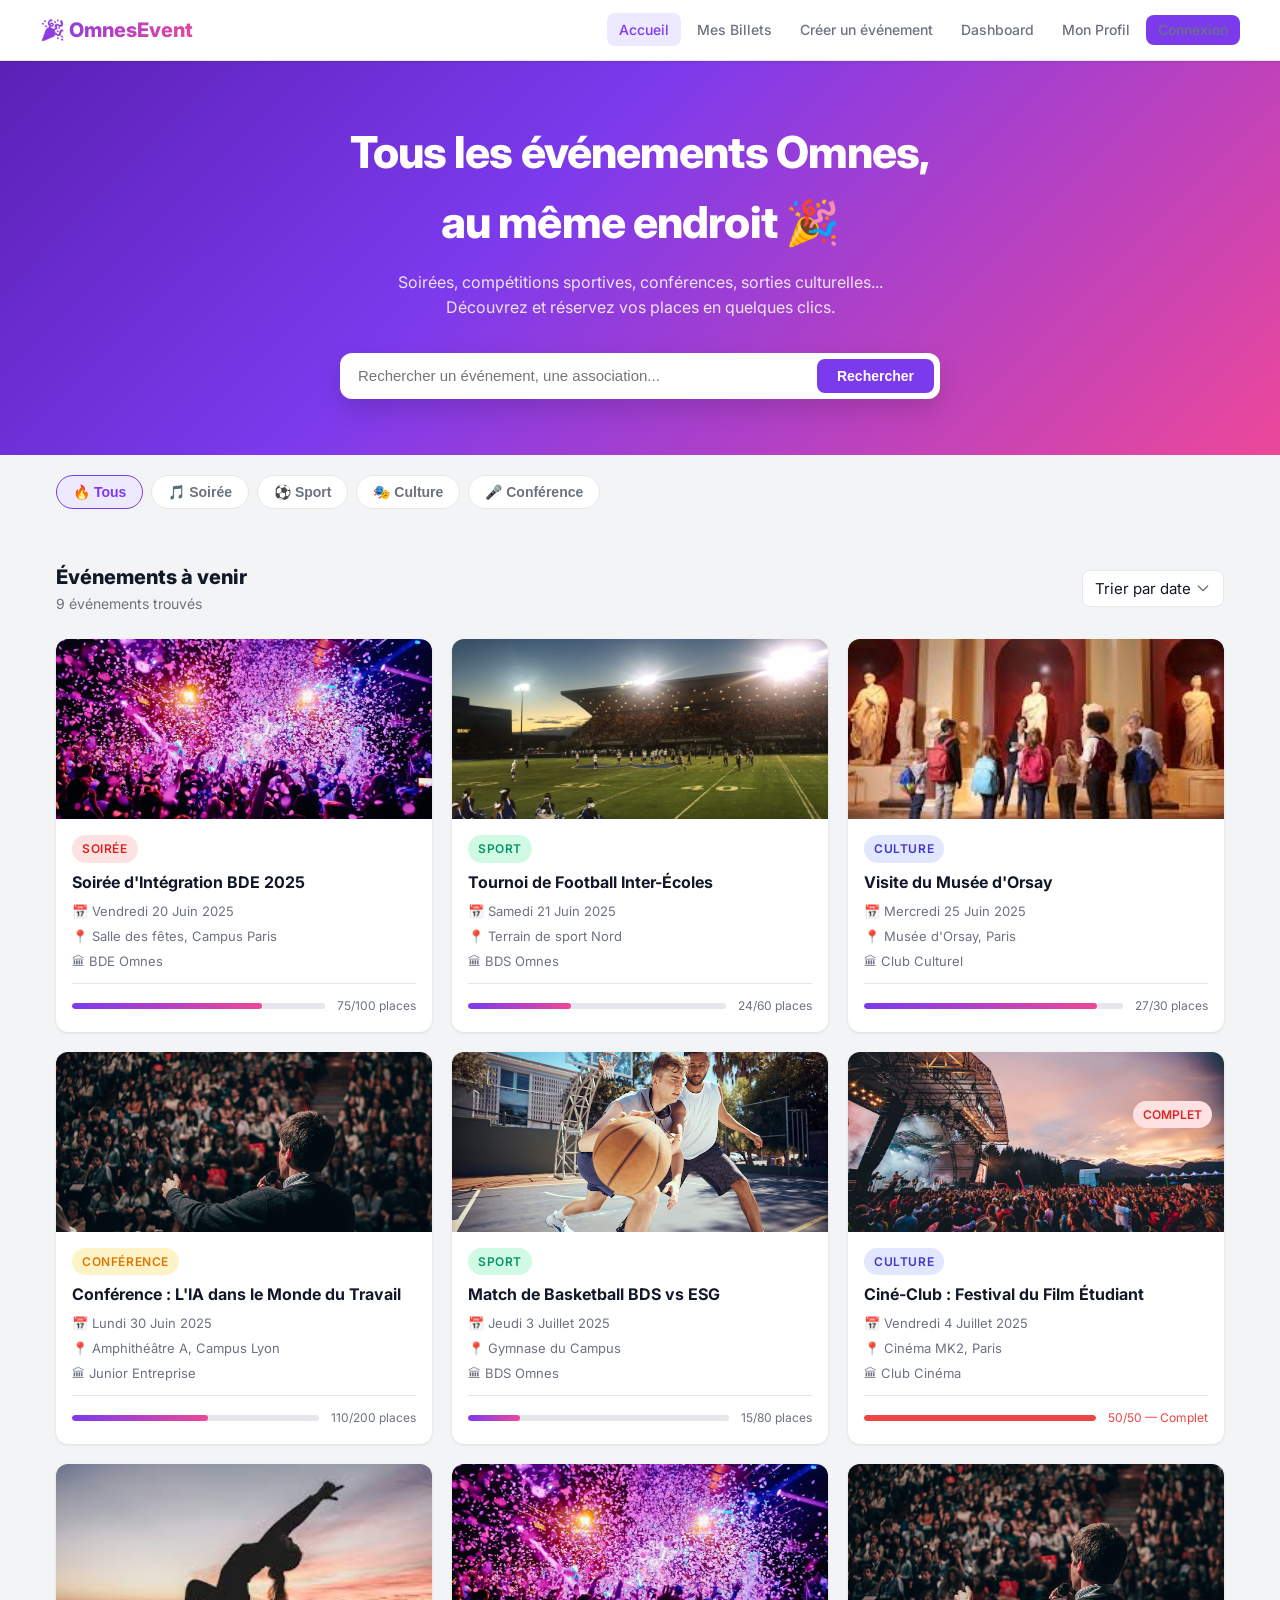
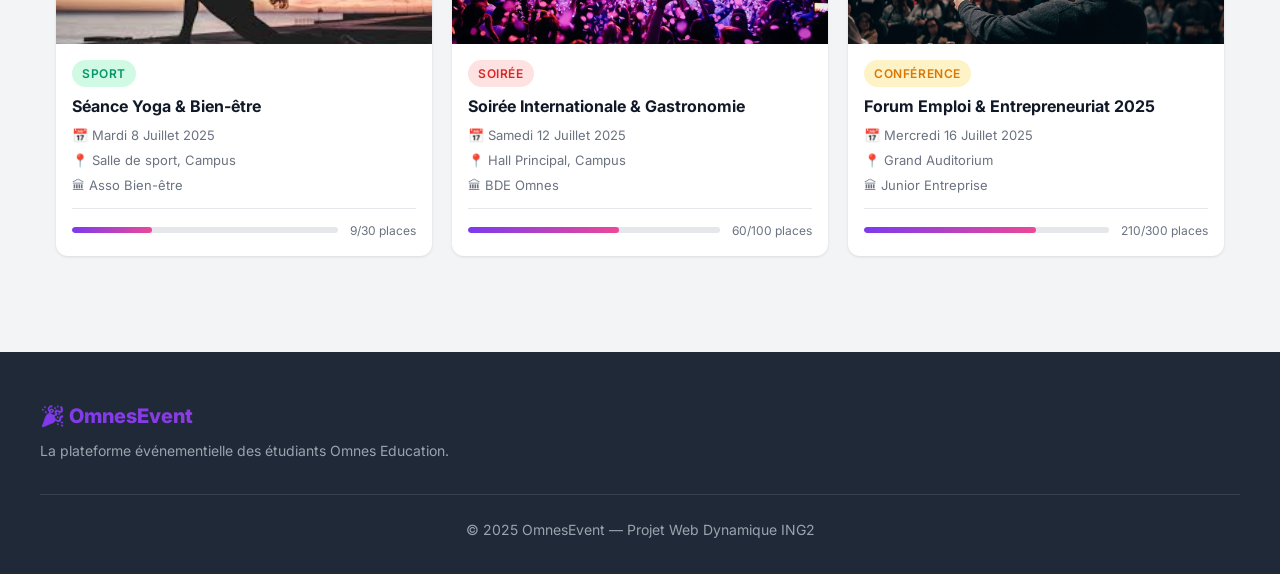
==== commit 7fe3b6fd: "Associe les nouvelles images aux evenements" ====
--- a/Index.html
+++ b/Index.html
@@ -98,7 +98,7 @@
 
         <a href="evenement-detail.html" class="event-card" data-category="sport">
           <div class="event-card-image">
-            <img src="images/illustration_festival_1.jpeg" alt="Événement étudiant">
+            <img src="images/illustration_foot_1.jpg" alt="Tournoi de football">
           </div>
           <div class="event-card-body">
             <span class="event-card-category category-sport">Sport</span>
@@ -117,7 +117,7 @@
 
         <a href="evenement-detail.html" class="event-card" data-category="culture">
           <div class="event-card-image">
-            <img src="images/illustration_festival_1.jpeg" alt="Sortie culturelle">
+            <img src="images/illustration_musee_1.jpeg" alt="Visite du Musée d'Orsay">
           </div>
           <div class="event-card-body">
             <span class="event-card-category category-culture">Culture</span>
@@ -155,7 +155,7 @@
 
         <a href="evenement-detail.html" class="event-card" data-category="sport">
           <div class="event-card-image">
-            <img src="images/illustration_festival_1.jpeg" alt="Événement sportif étudiant">
+            <img src="images/illustration_basket_1.avif" alt="Match de basketball">
           </div>
           <div class="event-card-body">
             <span class="event-card-category category-sport">Sport</span>
@@ -196,7 +196,7 @@
 
         <a href="evenement-detail.html" class="event-card" data-category="sport">
           <div class="event-card-image">
-            <img src="images/illustration_festival_1.jpeg" alt="Activité bien-être étudiante">
+            <img src="images/illustration_yoga_1.jpeg" alt="Séance yoga et bien-être">
           </div>
           <div class="event-card-body">
             <span class="event-card-category category-sport">Sport</span>
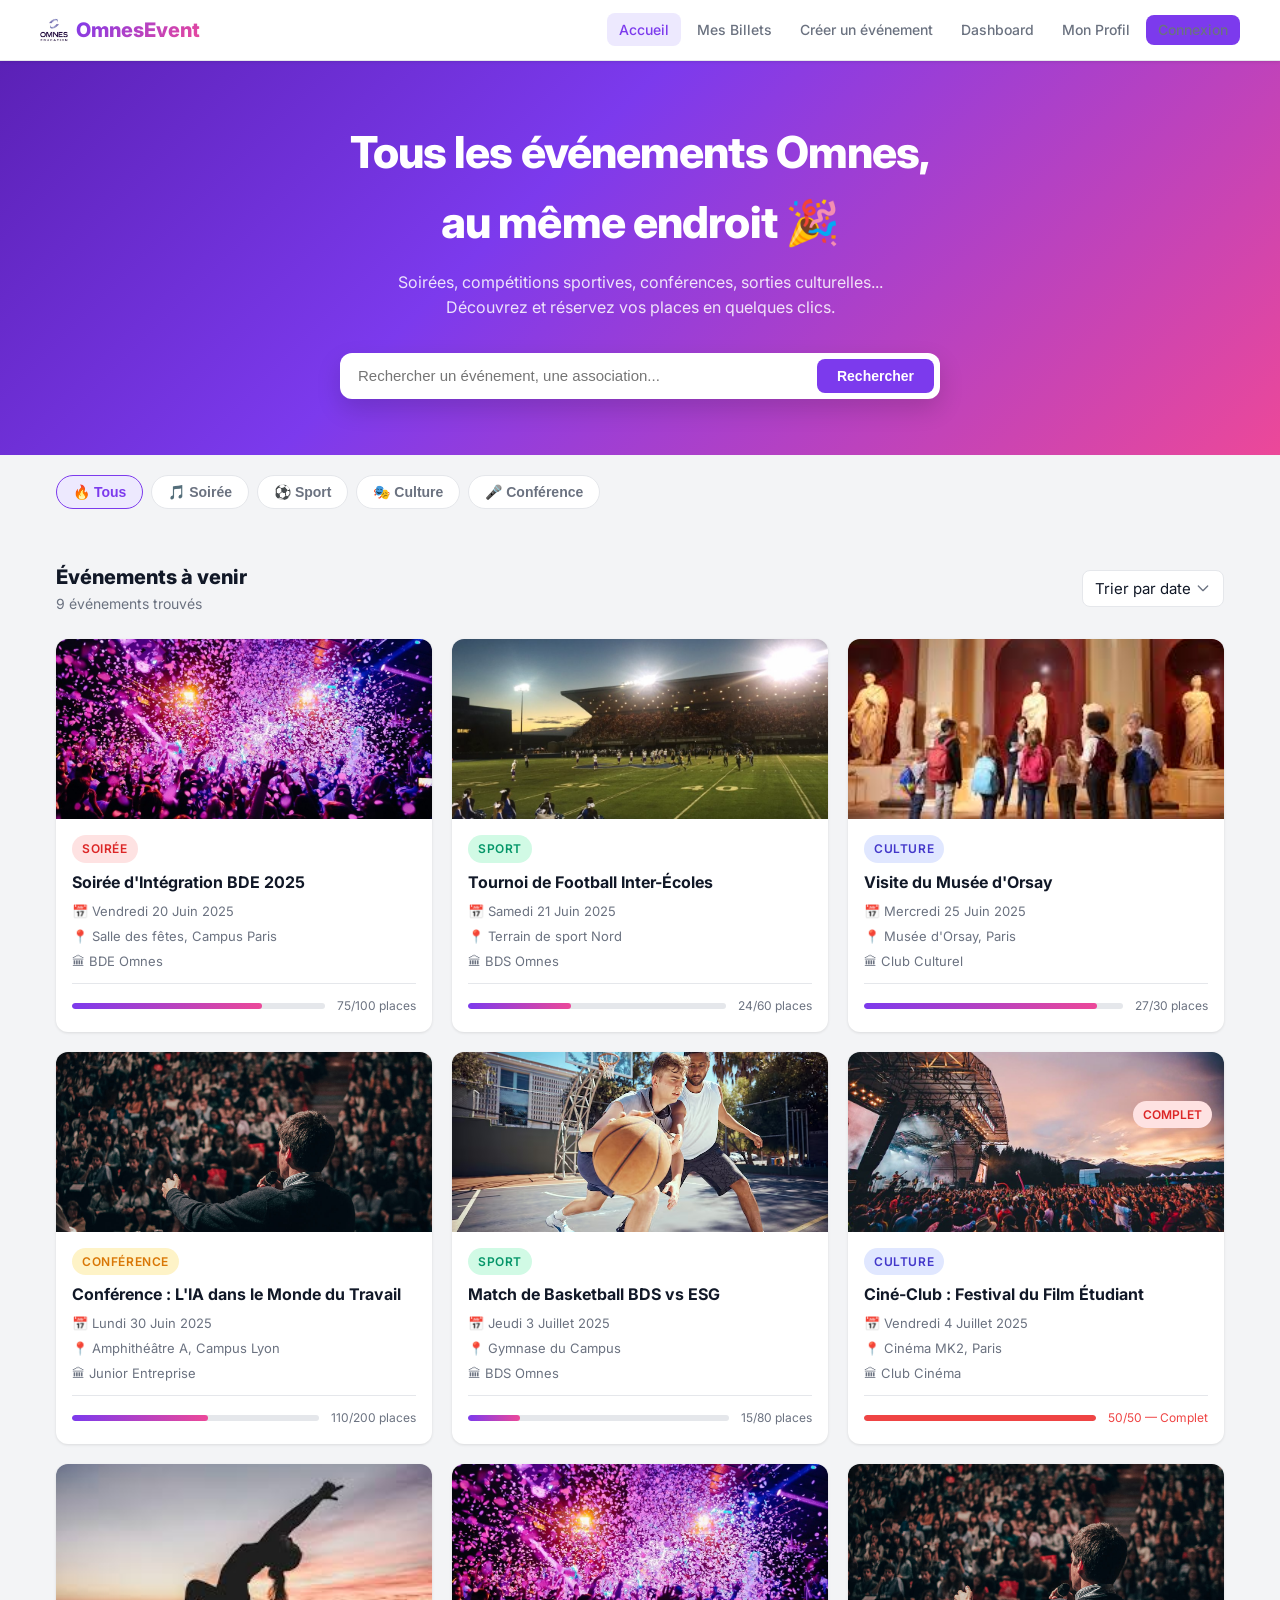
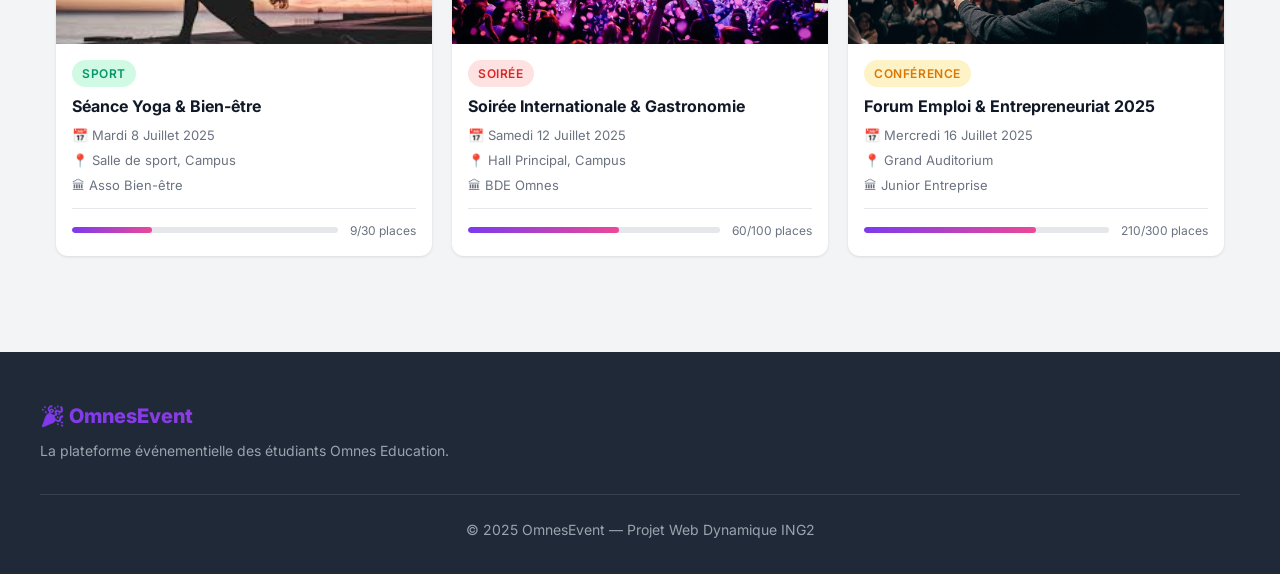
==== commit c49c53c0: "Ajoute le logo Omnes dans le header" ====
--- a/Index.html
+++ b/Index.html
@@ -13,7 +13,10 @@
   <!-- NAVBAR -->
   <nav class="navbar">
     <div class="navbar-inner">
-      <a href="Index.html" class="navbar-brand">🎉 OmnesEvent</a>
+      <a href="Index.html" class="navbar-brand">
+        <img src="images/omneseducation_logo.jpeg" alt="Logo Omnes Education" class="navbar-logo">
+        <span>OmnesEvent</span>
+      </a>
       <ul class="navbar-nav">
         <li><a href="Index.html" class="active">Accueil</a></li>
         <li><a href="mes-billets.html">Mes Billets</a></li>
--- a/style.css
+++ b/style.css
@@ -51,11 +51,23 @@
 .navbar-brand {
   font-size: 1.25rem;
   font-weight: 800;
+  display: inline-flex;
+  align-items: center;
+  gap: 0.5rem;
+  flex-shrink: 0;
+  text-decoration: none;
+}
+.navbar-logo {
+  width: 28px;
+  height: 28px;
+  object-fit: contain;
+  border-radius: 4px;
+}
+.navbar-brand span {
   background: linear-gradient(135deg, var(--primary), var(--secondary));
   -webkit-background-clip: text;
   -webkit-text-fill-color: transparent;
   background-clip: text;
-  text-decoration: none;
 }
 .navbar-nav {
   display: flex;
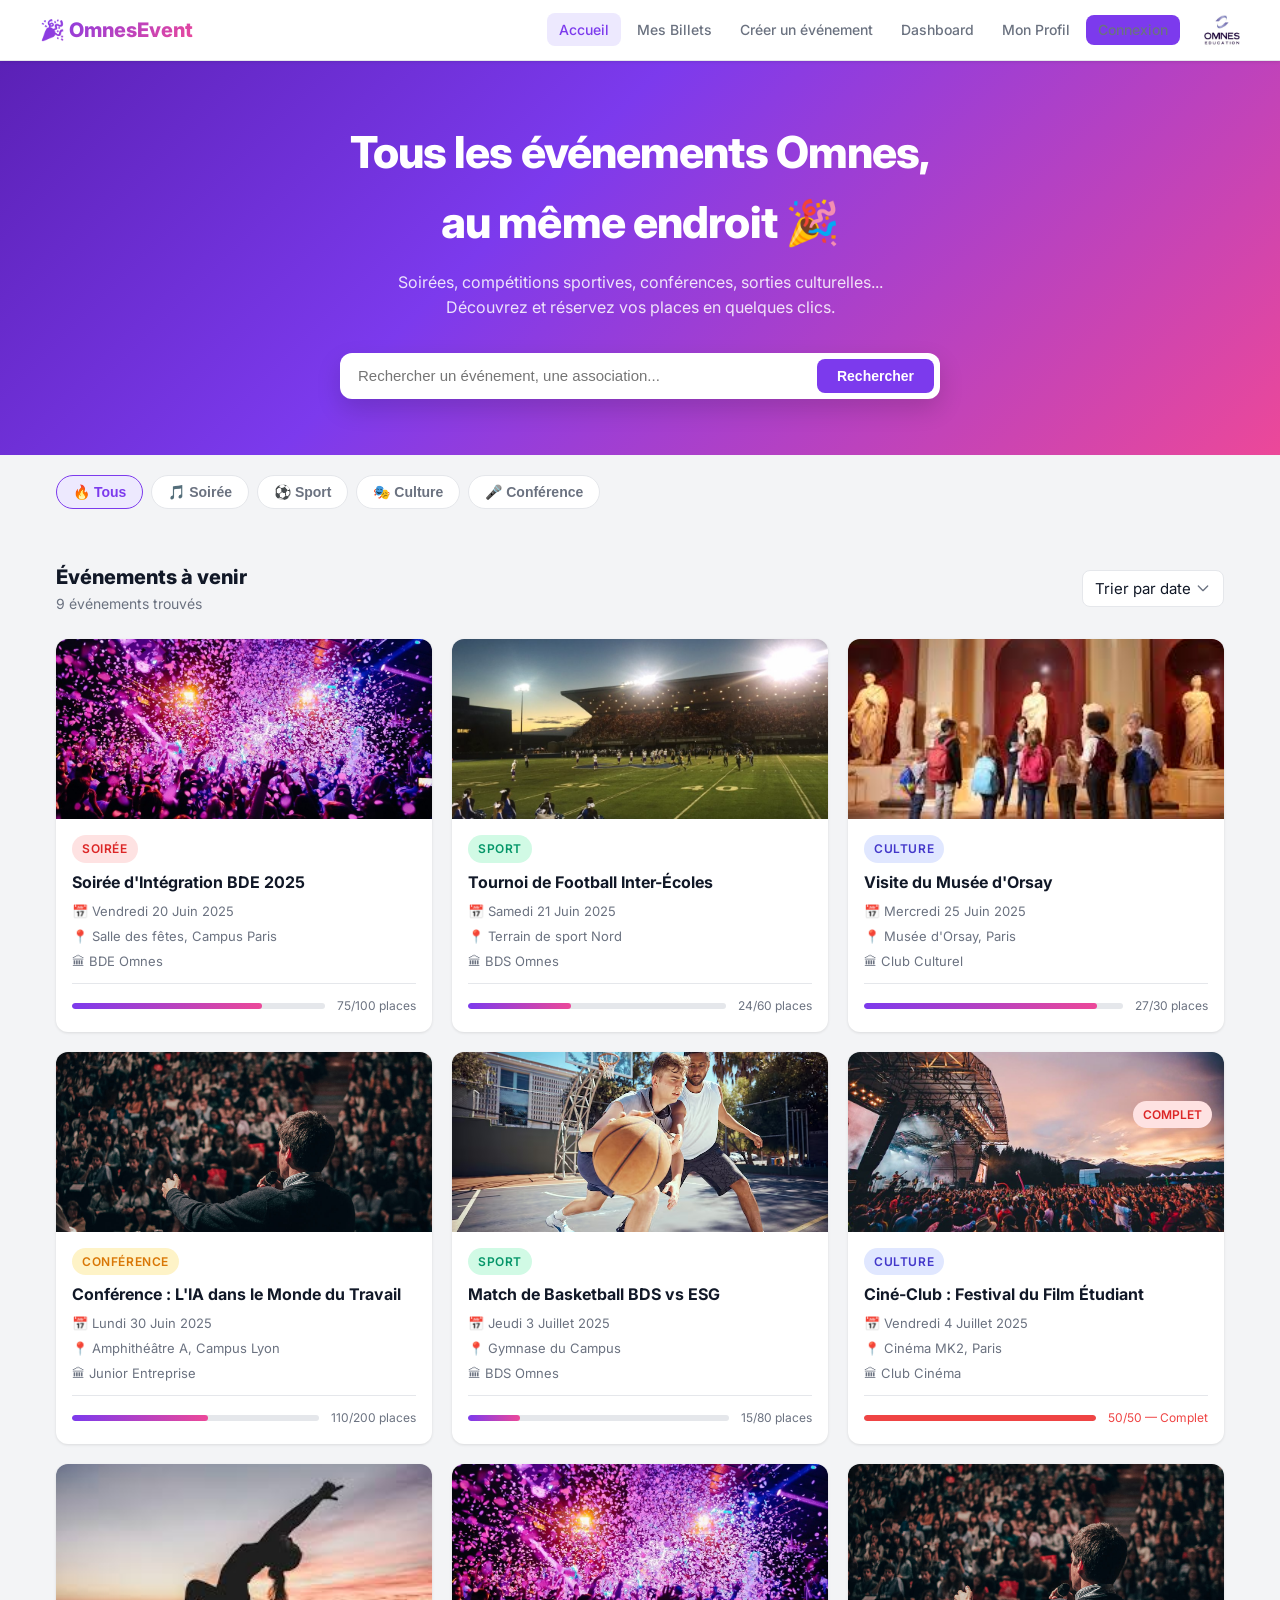
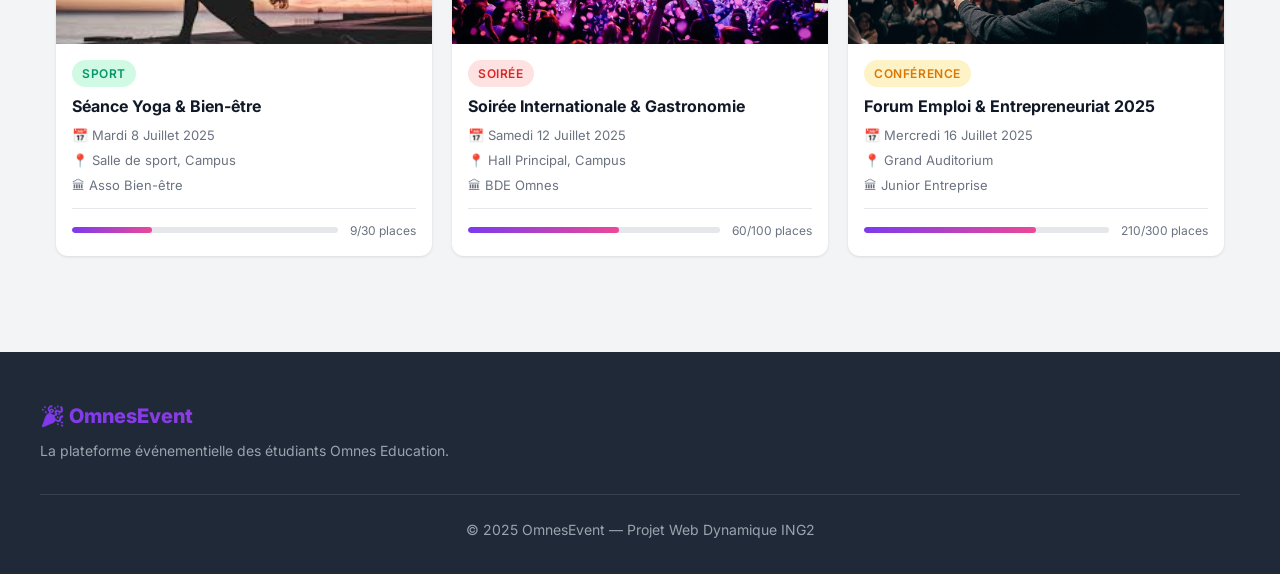
==== commit 7b668e1e: "Deplace le logo Omnes a droite du header" ====
--- a/Index.html
+++ b/Index.html
@@ -13,10 +13,7 @@
   <!-- NAVBAR -->
   <nav class="navbar">
     <div class="navbar-inner">
-      <a href="Index.html" class="navbar-brand">
-        <img src="images/omneseducation_logo.jpeg" alt="Logo Omnes Education" class="navbar-logo">
-        <span>OmnesEvent</span>
-      </a>
+      <a href="Index.html" class="navbar-brand">🎉 OmnesEvent</a>
       <ul class="navbar-nav">
         <li><a href="Index.html" class="active">Accueil</a></li>
         <li><a href="mes-billets.html">Mes Billets</a></li>
@@ -25,6 +22,7 @@
         <li><a href="profil.html">Mon Profil</a></li>
         <li><a href="connexion.html" class="btn btn-primary btn-sm">Connexion</a></li>
       </ul>
+      <img src="images/omneseducation_logo.jpeg" alt="Logo Omnes Education" class="navbar-logo">
       <button class="hamburger" id="hamburger" aria-label="Menu">
         <span></span><span></span><span></span>
       </button>
--- a/style.css
+++ b/style.css
@@ -47,33 +47,32 @@
   display: flex;
   align-items: center;
   justify-content: space-between;
+  gap: 1rem;
 }
 .navbar-brand {
   font-size: 1.25rem;
   font-weight: 800;
-  display: inline-flex;
-  align-items: center;
-  gap: 0.5rem;
-  flex-shrink: 0;
-  text-decoration: none;
-}
-.navbar-logo {
-  width: 28px;
-  height: 28px;
-  object-fit: contain;
-  border-radius: 4px;
-}
-.navbar-brand span {
   background: linear-gradient(135deg, var(--primary), var(--secondary));
   -webkit-background-clip: text;
   -webkit-text-fill-color: transparent;
   background-clip: text;
+  text-decoration: none;
+  flex-shrink: 0;
+}
+.navbar-logo {
+  width: 36px;
+  height: 36px;
+  object-fit: contain;
+  border-radius: 5px;
+  flex-shrink: 0;
+  margin-left: 0.5rem;
 }
 .navbar-nav {
   display: flex;
   align-items: center;
   gap: 0.25rem;
   list-style: none;
+  margin-left: auto;
 }
 .navbar-nav a {
   color: var(--text-muted);
@@ -580,6 +579,16 @@
 @media (max-width: 768px) {
   .navbar-nav { display: none; }
   .hamburger { display: flex; }
+  .navbar-logo {
+    width: 34px;
+    height: 34px;
+    margin-left: 0.5rem;
+    order: 3;
+  }
+  .hamburger {
+    order: 2;
+    margin-left: auto;
+  }
   .hide-mobile { display: none !important; }
 }
 @media (min-width: 769px) { .show-mobile { display: none !important; } }
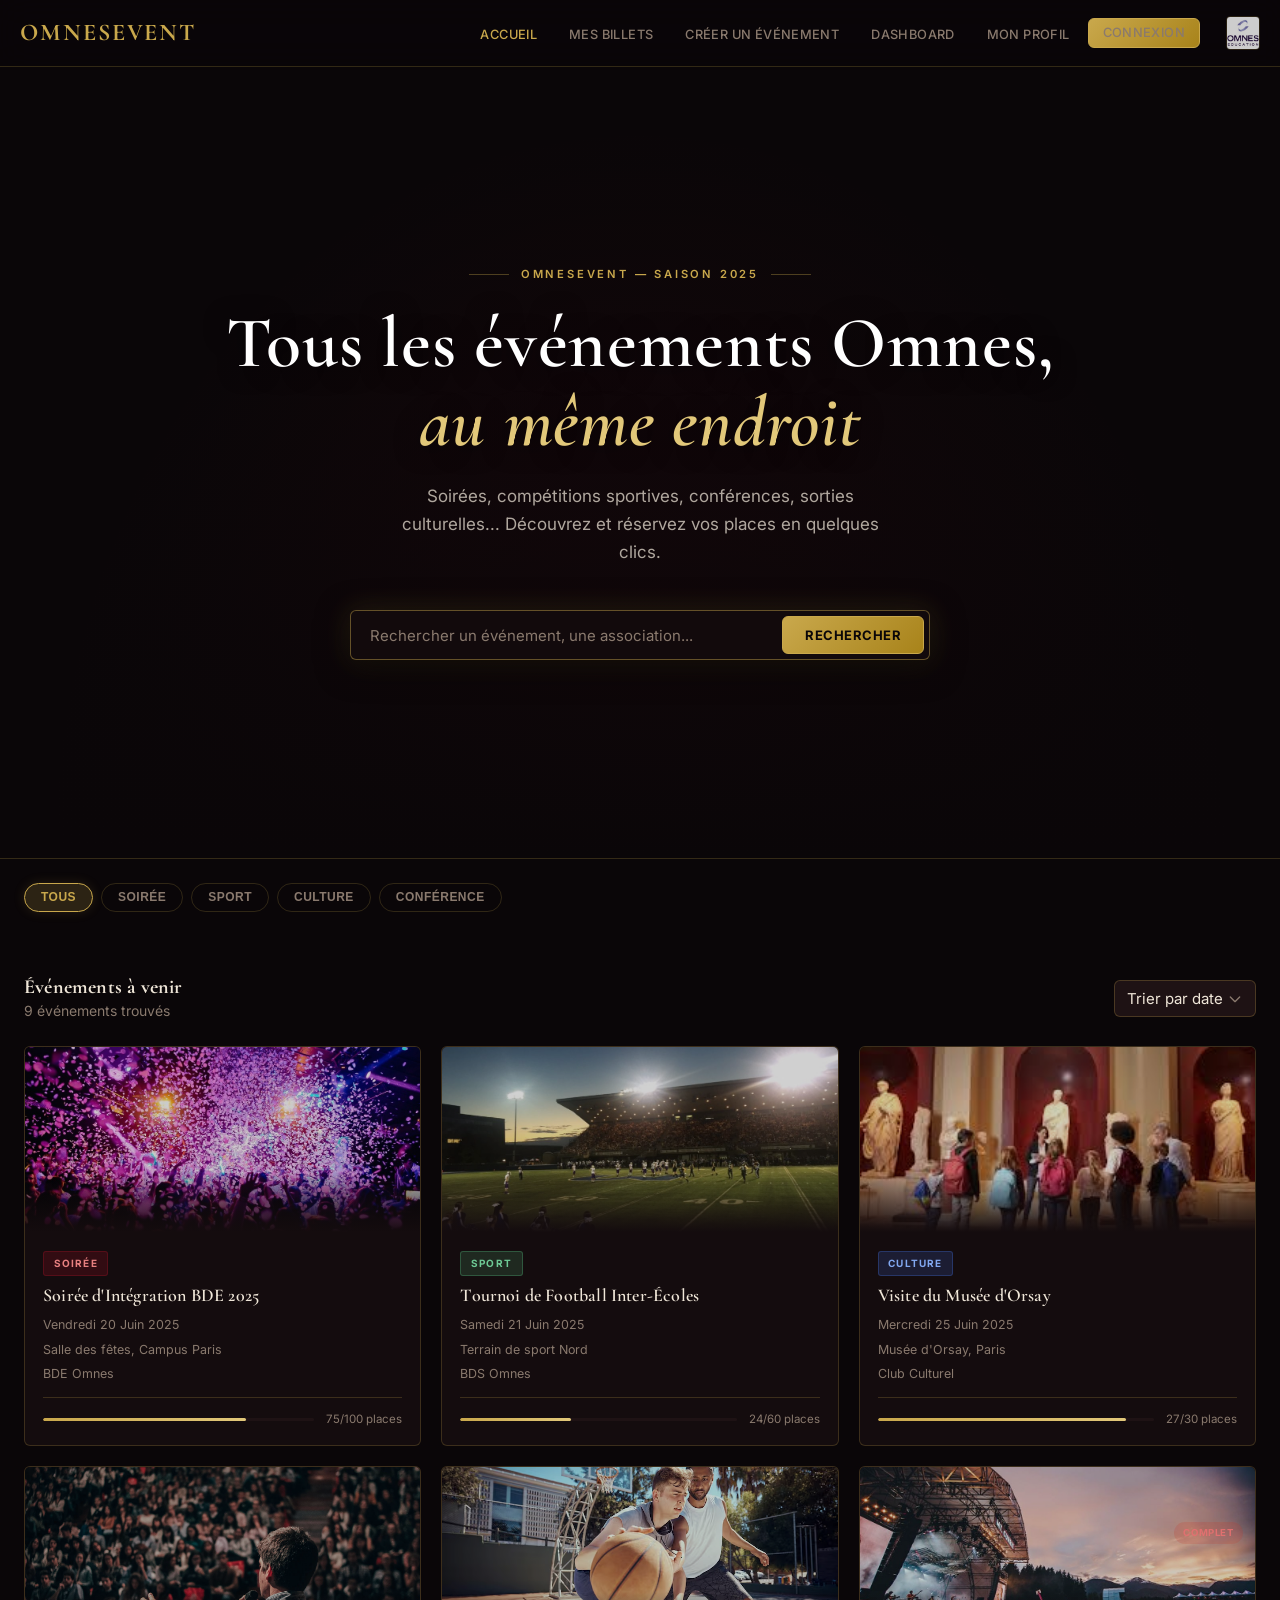
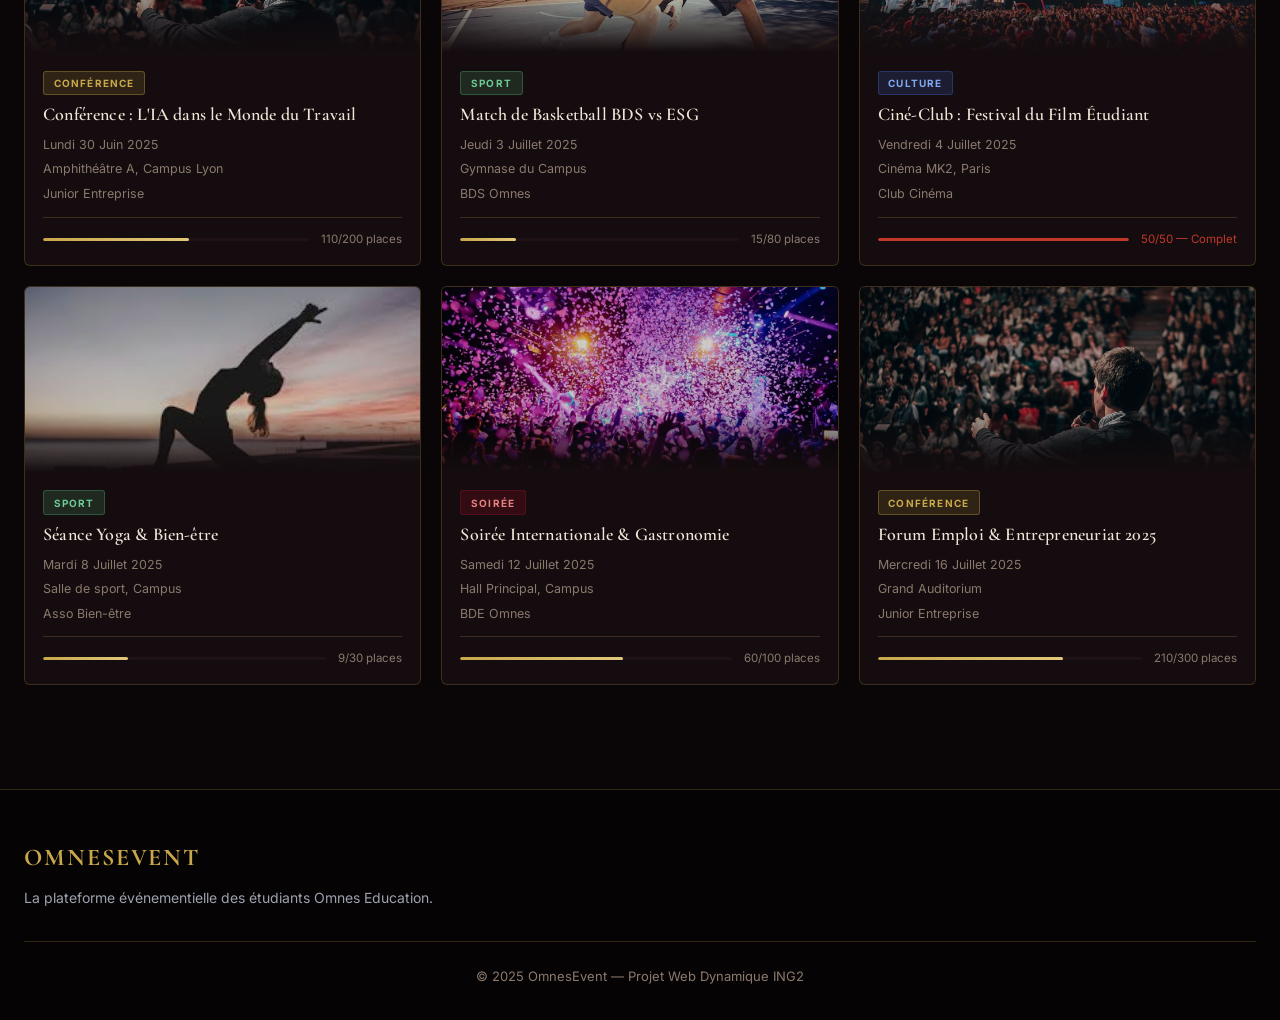
==== commit c915493a: "Changement d'ambiance + effacement des emoji à la con + mise a jours pour l'ajout d'évenement" ====
--- a/Index.html
+++ b/Index.html
@@ -13,7 +13,7 @@
   <!-- NAVBAR -->
   <nav class="navbar">
     <div class="navbar-inner">
-      <a href="Index.html" class="navbar-brand">🎉 OmnesEvent</a>
+      <a href="Index.html" class="navbar-brand">OmnesEvent</a>
       <ul class="navbar-nav">
         <li><a href="Index.html" class="active">Accueil</a></li>
         <li><a href="mes-billets.html">Mes Billets</a></li>
@@ -31,18 +31,21 @@
 
   <!-- MOBILE MENU -->
   <div class="mobile-menu" id="mobileMenu">
-    <a href="Index.html">🏠 Accueil</a>
-    <a href="mes-billets.html">🎟 Mes Billets</a>
-    <a href="creer-evenement.html">➕ Créer un événement</a>
-    <a href="tableau-de-bord.html">📊 Dashboard</a>
-    <a href="profil.html">👤 Mon Profil</a>
-    <a href="connexion.html">🔐 Connexion</a>
+    <a href="Index.html">Accueil</a>
+    <a href="mes-billets.html">Mes Billets</a>
+    <a href="creer-evenement.html">Créer un événement</a>
+    <a href="tableau-de-bord.html">Dashboard</a>
+    <a href="profil.html">Mon Profil</a>
+    <a href="connexion.html">Connexion</a>
   </div>
 
   <!-- HERO -->
   <section class="hero">
-    <div class="container">
-      <h1>Tous les événements Omnes,<br>au même endroit 🎉</h1>
+    <div class="hero-bg"></div>
+    <div class="hero-overlay"></div>
+    <div class="container hero-inner">
+      <div class="hero-eyebrow">OmnesEvent — Saison 2025</div>
+      <h1>Tous les événements Omnes,<br><em>au même endroit</em></h1>
       <p>Soirées, compétitions sportives, conférences, sorties culturelles... Découvrez et réservez vos places en quelques clics.</p>
       <div class="search-box">
         <input type="text" id="searchInput" placeholder="Rechercher un événement, une association..." autocomplete="off">
@@ -54,11 +57,11 @@
   <!-- FILTERS -->
   <div class="container">
     <div class="filter-pills" id="filterPills">
-      <button class="pill active" data-filter="all">🔥 Tous</button>
-      <button class="pill" data-filter="soiree">🎵 Soirée</button>
-      <button class="pill" data-filter="sport">⚽ Sport</button>
-      <button class="pill" data-filter="culture">🎭 Culture</button>
-      <button class="pill" data-filter="conference">🎤 Conférence</button>
+      <button class="pill active" data-filter="all">Tous</button>
+      <button class="pill" data-filter="soiree">Soirée</button>
+      <button class="pill" data-filter="sport">Sport</button>
+      <button class="pill" data-filter="culture">Culture</button>
+      <button class="pill" data-filter="conference">Conférence</button>
     </div>
   </div>
 
@@ -86,9 +89,9 @@
             <span class="event-card-category category-soiree">Soirée</span>
             <h3 class="event-card-title">Soirée d'Intégration BDE 2025</h3>
             <div class="event-card-meta">
-              <span>📅 Vendredi 20 Juin 2025</span>
-              <span>📍 Salle des fêtes, Campus Paris</span>
-              <span>🏛 BDE Omnes</span>
+              <span>Vendredi 20 Juin 2025</span>
+              <span>Salle des fêtes, Campus Paris</span>
+              <span>BDE Omnes</span>
             </div>
             <div class="event-card-footer">
               <div class="capacity-bar"><div class="capacity-fill" style="width:75%;"></div></div>
@@ -105,9 +108,9 @@
             <span class="event-card-category category-sport">Sport</span>
             <h3 class="event-card-title">Tournoi de Football Inter-Écoles</h3>
             <div class="event-card-meta">
-              <span>📅 Samedi 21 Juin 2025</span>
-              <span>📍 Terrain de sport Nord</span>
-              <span>🏛 BDS Omnes</span>
+              <span>Samedi 21 Juin 2025</span>
+              <span>Terrain de sport Nord</span>
+              <span>BDS Omnes</span>
             </div>
             <div class="event-card-footer">
               <div class="capacity-bar"><div class="capacity-fill" style="width:40%;"></div></div>
@@ -124,9 +127,9 @@
             <span class="event-card-category category-culture">Culture</span>
             <h3 class="event-card-title">Visite du Musée d'Orsay</h3>
             <div class="event-card-meta">
-              <span>📅 Mercredi 25 Juin 2025</span>
-              <span>📍 Musée d'Orsay, Paris</span>
-              <span>🏛 Club Culturel</span>
+              <span>Mercredi 25 Juin 2025</span>
+              <span>Musée d'Orsay, Paris</span>
+              <span>Club Culturel</span>
             </div>
             <div class="event-card-footer">
               <div class="capacity-bar"><div class="capacity-fill" style="width:90%;"></div></div>
@@ -143,9 +146,9 @@
             <span class="event-card-category category-conference">Conférence</span>
             <h3 class="event-card-title">Conférence : L'IA dans le Monde du Travail</h3>
             <div class="event-card-meta">
-              <span>📅 Lundi 30 Juin 2025</span>
-              <span>📍 Amphithéâtre A, Campus Lyon</span>
-              <span>🏛 Junior Entreprise</span>
+              <span>Lundi 30 Juin 2025</span>
+              <span>Amphithéâtre A, Campus Lyon</span>
+              <span>Junior Entreprise</span>
             </div>
             <div class="event-card-footer">
               <div class="capacity-bar"><div class="capacity-fill" style="width:55%;"></div></div>
@@ -162,9 +165,9 @@
             <span class="event-card-category category-sport">Sport</span>
             <h3 class="event-card-title">Match de Basketball BDS vs ESG</h3>
             <div class="event-card-meta">
-              <span>📅 Jeudi 3 Juillet 2025</span>
-              <span>📍 Gymnase du Campus</span>
-              <span>🏛 BDS Omnes</span>
+              <span>Jeudi 3 Juillet 2025</span>
+              <span>Gymnase du Campus</span>
+              <span>BDS Omnes</span>
             </div>
             <div class="event-card-footer">
               <div class="capacity-bar"><div class="capacity-fill" style="width:20%;"></div></div>
@@ -184,9 +187,9 @@
             <span class="event-card-category category-culture">Culture</span>
             <h3 class="event-card-title">Ciné-Club : Festival du Film Étudiant</h3>
             <div class="event-card-meta">
-              <span>📅 Vendredi 4 Juillet 2025</span>
-              <span>📍 Cinéma MK2, Paris</span>
-              <span>🏛 Club Cinéma</span>
+              <span>Vendredi 4 Juillet 2025</span>
+              <span>Cinéma MK2, Paris</span>
+              <span>Club Cinéma</span>
             </div>
             <div class="event-card-footer">
               <div class="capacity-bar"><div class="capacity-fill" style="width:100%; background:var(--danger);"></div></div>
@@ -203,9 +206,9 @@
             <span class="event-card-category category-sport">Sport</span>
             <h3 class="event-card-title">Séance Yoga & Bien-être</h3>
             <div class="event-card-meta">
-              <span>📅 Mardi 8 Juillet 2025</span>
-              <span>📍 Salle de sport, Campus</span>
-              <span>🏛 Asso Bien-être</span>
+              <span>Mardi 8 Juillet 2025</span>
+              <span>Salle de sport, Campus</span>
+              <span>Asso Bien-être</span>
             </div>
             <div class="event-card-footer">
               <div class="capacity-bar"><div class="capacity-fill" style="width:30%;"></div></div>
@@ -222,9 +225,9 @@
             <span class="event-card-category category-soiree">Soirée</span>
             <h3 class="event-card-title">Soirée Internationale & Gastronomie</h3>
             <div class="event-card-meta">
-              <span>📅 Samedi 12 Juillet 2025</span>
-              <span>📍 Hall Principal, Campus</span>
-              <span>🏛 BDE Omnes</span>
+              <span>Samedi 12 Juillet 2025</span>
+              <span>Hall Principal, Campus</span>
+              <span>BDE Omnes</span>
             </div>
             <div class="event-card-footer">
               <div class="capacity-bar"><div class="capacity-fill" style="width:60%;"></div></div>
@@ -241,9 +244,9 @@
             <span class="event-card-category category-conference">Conférence</span>
             <h3 class="event-card-title">Forum Emploi & Entrepreneuriat 2025</h3>
             <div class="event-card-meta">
-              <span>📅 Mercredi 16 Juillet 2025</span>
-              <span>📍 Grand Auditorium</span>
-              <span>🏛 Junior Entreprise</span>
+              <span>Mercredi 16 Juillet 2025</span>
+              <span>Grand Auditorium</span>
+              <span>Junior Entreprise</span>
             </div>
             <div class="event-card-footer">
               <div class="capacity-bar"><div class="capacity-fill" style="width:70%;"></div></div>
@@ -265,7 +268,7 @@
 
   <footer class="footer">
     <div class="footer-inner">
-      <div class="footer-brand">🎉 OmnesEvent</div>
+      <div class="footer-brand">OmnesEvent</div>
       <p style="font-size:0.875rem; margin-top:0.5rem; color:#9CA3AF;">La plateforme événementielle des étudiants Omnes Education.</p>
       <div class="footer-bottom">
         <p>&copy; 2025 OmnesEvent — Projet Web Dynamique ING2</p>
--- a/style.css
+++ b/style.css
@@ -1,71 +1,118 @@
-/* ===== CSS VARIABLES ===== */
+/* ===== FONTS ===== */
+@import url('https://fonts.googleapis.com/css2?family=Cormorant+Garamond:ital,wght@0,400;0,500;0,600;0,700;1,400;1,600&family=Inter:wght@400;500;600;700&display=swap');
+
+/* ===== VARIABLES ===== */
 :root {
-  --primary: #7C3AED;
-  --primary-dark: #6D28D9;
-  --primary-light: #EDE9FE;
-  --secondary: #EC4899;
-  --bg: #F3F4F6;
-  --bg-card: #FFFFFF;
-  --text: #111827;
-  --text-muted: #6B7280;
-  --border: #E5E7EB;
-  --success: #10B981;
-  --danger: #EF4444;
-  --warning: #F59E0B;
-  --radius: 12px;
-  --radius-lg: 16px;
-  --shadow: 0 1px 3px rgba(0,0,0,0.1);
-  --shadow-md: 0 4px 12px rgba(0,0,0,0.1);
-  --shadow-lg: 0 10px 25px rgba(0,0,0,0.15);
-}
-
-/* ===== RESET & BASE ===== */
+  --gold:        #C9A84C;
+  --gold-light:  #E2C87A;
+  --gold-dim:    rgba(201,168,76,0.18);
+  --gold-border: rgba(201,168,76,0.35);
+  --crimson:     #7A1020;
+  --crimson-dim: rgba(122,16,32,0.25);
+
+  --bg:          #0A0608;
+  --bg-card:     #140C0E;
+  --bg-elevated: #1E1214;
+  --bg-rich:     #1A0F12;
+
+  --text:        #EFE6D8;
+  --text-muted:  #8A7A6E;
+  --text-dim:    #5C4E46;
+
+  --border:      rgba(201,168,76,0.22);
+  --border-hard: rgba(201,168,76,0.45);
+
+  --success: #4A9E6B;
+  --danger:  #C0392B;
+  --warning: #C9903A;
+
+  --radius:    6px;
+  --radius-lg: 10px;
+
+  --shadow:    0 2px 16px rgba(0,0,0,0.6);
+  --shadow-md: 0 6px 32px rgba(0,0,0,0.7);
+  --shadow-lg: 0 12px 56px rgba(0,0,0,0.8);
+  --glow-gold: 0 0 28px rgba(201,168,76,0.2);
+}
+
+/* ===== RESET ===== */
 *, *::before, *::after { box-sizing: border-box; margin: 0; padding: 0; }
 html { font-size: 16px; scroll-behavior: smooth; }
 body {
-  font-family: 'Inter', -apple-system, BlinkMacSystemFont, 'Segoe UI', sans-serif;
+  font-family: 'Inter', -apple-system, BlinkMacSystemFont, sans-serif;
   background: var(--bg);
   color: var(--text);
-  line-height: 1.6;
+  line-height: 1.65;
   min-height: 100vh;
+}
+h1, h2, h3, h4 {
+  font-family: 'Cormorant Garamond', Georgia, serif;
+  letter-spacing: 0.01em;
+  line-height: 1.15;
+}
+
+/* ===== SEPARATOR ORNEMENT ===== */
+.ornament {
+  display: flex;
+  align-items: center;
+  gap: 0.75rem;
+  color: var(--gold);
+  font-size: 0.75rem;
+  letter-spacing: 0.2em;
+  text-transform: uppercase;
+  margin-bottom: 0.75rem;
+}
+.ornament::before,
+.ornament::after {
+  content: '';
+  flex: 1;
+  height: 1px;
+  background: linear-gradient(to right, transparent, var(--gold-border));
+}
+.ornament::after {
+  background: linear-gradient(to left, transparent, var(--gold-border));
 }
 
 /* ===== NAVBAR ===== */
 .navbar {
-  background: #fff;
+  background: rgba(10,6,8,0.88);
+  backdrop-filter: blur(16px);
+  -webkit-backdrop-filter: blur(16px);
   border-bottom: 1px solid var(--border);
-  padding: 0 1rem;
+  padding: 0 1.25rem;
   position: sticky;
   top: 0;
   z-index: 100;
-  box-shadow: var(--shadow);
 }
 .navbar-inner {
-  max-width: 1200px;
+  max-width: 1280px;
   margin: 0 auto;
-  height: 60px;
+  height: 66px;
   display: flex;
   align-items: center;
   justify-content: space-between;
   gap: 1rem;
 }
 .navbar-brand {
-  font-size: 1.25rem;
-  font-weight: 800;
-  background: linear-gradient(135deg, var(--primary), var(--secondary));
-  -webkit-background-clip: text;
-  -webkit-text-fill-color: transparent;
-  background-clip: text;
+  font-family: 'Cormorant Garamond', serif;
+  font-size: 1.5rem;
+  font-weight: 700;
+  color: var(--gold);
   text-decoration: none;
   flex-shrink: 0;
-}
+  letter-spacing: 0.08em;
+  text-transform: uppercase;
+}
+.navbar-brand:hover { color: var(--gold-light); }
 .navbar-logo {
-  width: 36px;
-  height: 36px;
+  width: 34px;
+  height: 34px;
   object-fit: contain;
-  border-radius: 5px;
+  border-radius: 4px;
   flex-shrink: 0;
-  margin-left: 0.5rem;
+  margin-left: 0.625rem;
+  opacity: 0.8;
+  border: 1px solid var(--border);
 }
 .navbar-nav {
   display: flex;
@@ -77,17 +124,17 @@
 .navbar-nav a {
   color: var(--text-muted);
   text-decoration: none;
-  font-size: 0.875rem;
+  font-size: 0.8rem;
   font-weight: 500;
-  padding: 0.5rem 0.75rem;
-  border-radius: 8px;
-  transition: all 0.2s;
+  padding: 0.5rem 0.875rem;
+  border-radius: var(--radius);
+  transition: color 0.2s, background 0.2s;
   white-space: nowrap;
-}
-.navbar-nav a:hover, .navbar-nav a.active {
-  color: var(--primary);
-  background: var(--primary-light);
-}
+  letter-spacing: 0.03em;
+  text-transform: uppercase;
+}
+.navbar-nav a:hover { color: var(--text); background: var(--bg-elevated); }
+.navbar-nav a.active { color: var(--gold); }
 .hamburger {
   display: none;
   flex-direction: column;
@@ -100,35 +147,148 @@
 .hamburger span {
   display: block;
   width: 22px;
-  height: 2px;
-  background: var(--text);
+  height: 1.5px;
+  background: var(--text-muted);
   border-radius: 2px;
   transition: all 0.3s;
 }
 .mobile-menu {
   display: none;
   position: fixed;
-  top: 60px;
-  left: 0;
-  right: 0;
-  background: white;
+  top: 66px;
+  left: 0; right: 0;
+  background: rgba(10,6,8,0.97);
   border-bottom: 1px solid var(--border);
-  padding: 1rem;
-  box-shadow: var(--shadow-md);
+  padding: 0.75rem;
   z-index: 99;
+  backdrop-filter: blur(16px);
 }
 .mobile-menu.open { display: block; }
 .mobile-menu a {
   display: block;
   padding: 0.75rem 1rem;
+  color: var(--text-muted);
+  text-decoration: none;
+  border-radius: var(--radius);
+  font-weight: 500;
+  font-size: 0.875rem;
+  transition: background 0.15s, color 0.15s;
+  margin-bottom: 0.125rem;
+  text-transform: uppercase;
+  letter-spacing: 0.04em;
+}
+.mobile-menu a:hover { background: var(--bg-elevated); color: var(--gold); }
+
+/* ===== HERO ===== */
+.hero {
+  position: relative;
+  min-height: 88vh;
+  display: flex;
+  align-items: center;
+  overflow: hidden;
+  border-bottom: 1px solid var(--border);
+}
+.hero-bg {
+  position: absolute;
+  inset: 0;
+  background-image: url('images/fond-site-omnes.webp');
+  background-size: cover;
+  background-position: center 30%;
+  background-repeat: no-repeat;
+  transform: scale(1.04);
+  transition: transform 8s ease;
+  filter: saturate(0.85) brightness(0.7);
+}
+.hero:hover .hero-bg { transform: scale(1); }
+.hero-overlay {
+  position: absolute;
+  inset: 0;
+  background:
+    linear-gradient(to bottom,
+      rgba(10,6,8,0.45) 0%,
+      rgba(10,6,8,0.55) 40%,
+      rgba(10,6,8,0.88) 80%,
+      rgba(10,6,8,1)    100%),
+    radial-gradient(ellipse at 50% 100%, rgba(122,16,32,0.3) 0%, transparent 65%);
+}
+.hero-inner {
+  position: relative;
+  z-index: 2;
+  width: 100%;
+  max-width: 1280px;
+  margin: 0 auto;
+  padding: 6rem 1.5rem 5rem;
+  text-align: center;
+}
+.hero-eyebrow {
+  font-family: 'Inter', sans-serif;
+  font-size: 0.7rem;
+  font-weight: 600;
+  letter-spacing: 0.25em;
+  text-transform: uppercase;
+  color: var(--gold);
+  margin-bottom: 1.25rem;
+  display: flex;
+  align-items: center;
+  justify-content: center;
+  gap: 0.75rem;
+}
+.hero-eyebrow::before,
+.hero-eyebrow::after {
+  content: '';
+  display: block;
+  width: 40px;
+  height: 1px;
+  background: var(--gold-border);
+}
+.hero h1 {
+  font-size: clamp(2.25rem, 6vw, 4.5rem);
+  font-weight: 600;
+  color: #fff;
+  margin-bottom: 1.25rem;
+  text-shadow: 0 2px 24px rgba(0,0,0,0.6);
+  line-height: 1.1;
+}
+.hero h1 em {
+  font-style: italic;
+  color: var(--gold-light);
+}
+.hero p {
+  font-size: 1.0625rem;
+  color: rgba(239,230,216,0.72);
+  margin-bottom: 2.75rem;
+  max-width: 520px;
+  margin-left: auto;
+  margin-right: auto;
+}
+.search-box {
+  background: rgba(20,12,14,0.75);
+  border: 1px solid var(--border-hard);
+  border-radius: var(--radius);
+  padding: 0.3rem;
+  display: flex;
+  gap: 0.375rem;
+  max-width: 580px;
+  margin: 0 auto;
+  backdrop-filter: blur(8px);
+  box-shadow: var(--shadow-md), var(--glow-gold);
+}
+.search-box:focus-within {
+  border-color: var(--gold);
+  box-shadow: var(--shadow-md), 0 0 0 3px rgba(201,168,76,0.12);
+}
+.search-box input {
+  flex: 1;
+  border: none;
+  outline: none;
+  padding: 0.6rem 0.875rem;
+  font-size: 0.9375rem;
   color: var(--text);
-  text-decoration: none;
-  border-radius: 8px;
-  font-weight: 500;
-  transition: background 0.2s;
-  margin-bottom: 0.25rem;
-}
-.mobile-menu a:hover { background: var(--primary-light); color: var(--primary); }
+  background: transparent;
+  min-width: 0;
+  font-family: inherit;
+}
+.search-box input::placeholder { color: var(--text-muted); }
 
 /* ===== BUTTONS ===== */
 .btn {
@@ -136,53 +296,79 @@
   align-items: center;
   justify-content: center;
   gap: 0.5rem;
-  padding: 0.625rem 1.25rem;
-  border-radius: 8px;
-  font-size: 0.875rem;
-  font-weight: 600;
-  border: none;
+  padding: 0.65rem 1.375rem;
+  border-radius: var(--radius);
+  font-size: 0.8125rem;
+  font-weight: 600;
+  border: 1px solid transparent;
   cursor: pointer;
   transition: all 0.2s;
   text-decoration: none;
   line-height: 1;
-}
-.btn-primary { background: var(--primary); color: #fff; }
-.btn-primary:hover { background: var(--primary-dark); transform: translateY(-1px); box-shadow: var(--shadow-md); }
-.btn-secondary { background: var(--secondary); color: #fff; }
-.btn-secondary:hover { background: #DB2777; transform: translateY(-1px); box-shadow: var(--shadow-md); }
-.btn-outline { background: transparent; color: var(--primary); border: 1.5px solid var(--primary); }
-.btn-outline:hover { background: var(--primary-light); }
-.btn-danger { background: var(--danger); color: #fff; }
-.btn-danger:hover { background: #DC2626; }
-.btn-success { background: var(--success); color: #fff; }
-.btn-success:hover { background: #059669; }
-.btn-ghost { background: transparent; color: var(--text-muted); }
-.btn-ghost:hover { background: var(--bg); color: var(--text); }
-.btn-sm { padding: 0.375rem 0.75rem; font-size: 0.8125rem; }
-.btn-lg { padding: 0.875rem 1.75rem; font-size: 1rem; }
+  letter-spacing: 0.04em;
+  text-transform: uppercase;
+  font-family: 'Inter', sans-serif;
+}
+.btn-primary {
+  background: linear-gradient(135deg, var(--gold) 0%, #A8831A 100%);
+  color: #0A0608;
+  border-color: var(--gold);
+  font-weight: 700;
+}
+.btn-primary:hover {
+  background: linear-gradient(135deg, var(--gold-light) 0%, var(--gold) 100%);
+  box-shadow: 0 0 24px rgba(201,168,76,0.35);
+  transform: translateY(-1px);
+}
+.btn-secondary { background: var(--crimson); color: var(--text); border-color: var(--crimson); }
+.btn-secondary:hover { opacity: 0.88; transform: translateY(-1px); }
+.btn-outline {
+  background: transparent;
+  color: var(--gold);
+  border-color: var(--gold-border);
+}
+.btn-outline:hover {
+  border-color: var(--gold);
+  background: var(--gold-dim);
+  box-shadow: var(--glow-gold);
+}
+.btn-danger { background: var(--danger); color: #fff; border-color: var(--danger); }
+.btn-danger:hover { opacity: 0.88; }
+.btn-success { background: var(--success); color: #fff; border-color: var(--success); }
+.btn-success:hover { opacity: 0.88; }
+.btn-ghost { background: transparent; color: var(--text-muted); border-color: transparent; }
+.btn-ghost:hover { background: var(--bg-elevated); color: var(--text); }
+.btn-sm { padding: 0.375rem 0.75rem; font-size: 0.75rem; }
+.btn-lg { padding: 0.9rem 2rem; font-size: 0.9375rem; }
 .btn-full { width: 100%; }
-.btn:disabled { opacity: 0.5; cursor: not-allowed; transform: none; }
+.btn:disabled { opacity: 0.35; cursor: not-allowed; transform: none; }
 
 /* ===== CARDS ===== */
 .card {
   background: var(--bg-card);
   border-radius: var(--radius);
-  box-shadow: var(--shadow);
+  border: 1px solid var(--border);
   overflow: hidden;
 }
-.card-body { padding: 1.25rem; }
+.card-body { padding: 1.375rem; }
 .card-header {
-  padding: 1rem 1.25rem;
+  padding: 1rem 1.375rem;
   border-bottom: 1px solid var(--border);
   display: flex;
   align-items: center;
   justify-content: space-between;
-}
-.card-header h3 { font-size: 1rem; font-weight: 700; }
+  background: var(--bg-elevated);
+}
+.card-header h3 {
+  font-family: 'Cormorant Garamond', serif;
+  font-size: 1.1rem;
+  font-weight: 600;
+  color: var(--gold);
+}
 .card-footer {
-  padding: 1rem 1.25rem;
+  padding: 1rem 1.375rem;
   border-top: 1px solid var(--border);
-  background: #F9FAFB;
+  background: var(--bg-elevated);
 }
 
 /* ===== EVENT CARD ===== */
@@ -190,23 +376,26 @@
   background: var(--bg-card);
   border-radius: var(--radius);
   overflow: hidden;
-  box-shadow: var(--shadow);
-  transition: transform 0.2s, box-shadow 0.2s;
+  border: 1px solid var(--border);
+  transition: border-color 0.25s, box-shadow 0.25s, transform 0.25s;
   cursor: pointer;
   text-decoration: none;
   color: inherit;
   display: block;
 }
-.event-card:hover { transform: translateY(-4px); box-shadow: var(--shadow-lg); }
+.event-card:hover {
+  border-color: var(--gold-border);
+  box-shadow: var(--shadow-md), var(--glow-gold);
+  transform: translateY(-3px);
+}
 .event-card-image {
   width: 100%;
-  height: 180px;
-  background: #E5E7EB;
+  height: 185px;
+  background: var(--bg-elevated);
   display: flex;
   align-items: center;
   justify-content: center;
   font-size: 3rem;
-  color: white;
   position: relative;
   overflow: hidden;
 }
@@ -215,31 +404,55 @@
   height: 100%;
   object-fit: cover;
   position: absolute;
-  top: 0;
-  left: 0;
+  top: 0; left: 0;
   display: block;
-  transition: transform 0.25s ease;
-}
-.event-card:hover .event-card-image img { transform: scale(1.04); }
-.event-card-image > div { z-index: 1; }
-.event-card-body { padding: 1rem; }
+  transition: transform 0.4s ease, filter 0.4s ease;
+  filter: brightness(0.82) saturate(0.9);
+}
+.event-card:hover .event-card-image img {
+  transform: scale(1.06);
+  filter: brightness(0.95) saturate(1.1);
+}
+.event-card-image::after {
+  content: '';
+  position: absolute;
+  bottom: 0; left: 0; right: 0;
+  height: 60px;
+  background: linear-gradient(to top, var(--bg-card), transparent);
+  pointer-events: none;
+}
+.event-card-body { padding: 1rem 1.125rem; }
 .event-card-category {
   display: inline-block;
-  padding: 0.25rem 0.625rem;
-  border-radius: 99px;
-  font-size: 0.75rem;
-  font-weight: 600;
-  text-transform: uppercase;
-  letter-spacing: 0.05em;
+  padding: 0.2rem 0.6rem;
+  border-radius: 3px;
+  font-size: 0.625rem;
+  font-weight: 700;
+  text-transform: uppercase;
+  letter-spacing: 0.12em;
   margin-bottom: 0.5rem;
-}
-.category-soiree { background: #FEE2E2; color: #DC2626; }
-.category-sport { background: #D1FAE5; color: #059669; }
-.category-culture { background: #E0E7FF; color: #4338CA; }
-.category-conference { background: #FEF3C7; color: #D97706; }
-.event-card-title { font-size: 1rem; font-weight: 700; margin-bottom: 0.5rem; line-height: 1.4; }
+  font-family: 'Inter', sans-serif;
+}
+.category-soiree    { background: rgba(122,16,32,0.3);   color: #E88080; border: 1px solid rgba(122,16,32,0.5); }
+.category-sport     { background: rgba(74,158,107,0.2);  color: #6EC995; border: 1px solid rgba(74,158,107,0.4); }
+.category-culture   { background: rgba(60,100,200,0.2);  color: #82A8F0; border: 1px solid rgba(60,100,200,0.35); }
+.category-conference{ background: rgba(201,168,76,0.15); color: var(--gold); border: 1px solid var(--gold-border); }
+.event-card-title {
+  font-family: 'Cormorant Garamond', serif;
+  font-size: 1.125rem;
+  font-weight: 600;
+  margin-bottom: 0.5rem;
+  line-height: 1.3;
+  color: var(--text);
+}
 .event-card-meta { display: flex; flex-direction: column; gap: 0.25rem; margin-bottom: 0.75rem; }
-.event-card-meta span { font-size: 0.8125rem; color: var(--text-muted); display: flex; align-items: center; gap: 0.375rem; }
+.event-card-meta span {
+  font-size: 0.78rem;
+  color: var(--text-muted);
+  display: flex;
+  align-items: center;
+  gap: 0.375rem;
+}
 .event-card-footer {
   display: flex;
   align-items: center;
@@ -247,100 +460,151 @@
   padding-top: 0.75rem;
   border-top: 1px solid var(--border);
 }
-.capacity-bar { flex: 1; height: 6px; background: var(--border); border-radius: 99px; overflow: hidden; margin-right: 0.75rem; }
-.capacity-fill { height: 100%; border-radius: 99px; background: linear-gradient(90deg, var(--primary), var(--secondary)); }
-.capacity-text { font-size: 0.75rem; color: var(--text-muted); white-space: nowrap; }
+.capacity-bar {
+  flex: 1;
+  height: 3px;
+  background: var(--bg-elevated);
+  border-radius: 2px;
+  overflow: hidden;
+  margin-right: 0.75rem;
+}
+.capacity-fill {
+  height: 100%;
+  border-radius: 2px;
+  background: linear-gradient(to right, var(--gold), var(--gold-light));
+}
+.capacity-text { font-size: 0.72rem; color: var(--text-muted); white-space: nowrap; }
 
 /* ===== FORMS ===== */
 .form-group { margin-bottom: 1rem; }
-.form-label { display: block; font-size: 0.875rem; font-weight: 600; color: var(--text); margin-bottom: 0.375rem; }
+.form-label {
+  display: block;
+  font-size: 0.72rem;
+  font-weight: 600;
+  color: var(--text-muted);
+  margin-bottom: 0.375rem;
+  text-transform: uppercase;
+  letter-spacing: 0.1em;
+}
 .form-control {
   width: 100%;
-  padding: 0.625rem 0.875rem;
-  border: 1.5px solid var(--border);
-  border-radius: 8px;
+  padding: 0.65rem 0.9rem;
+  border: 1px solid rgba(201,168,76,0.25);
+  border-radius: var(--radius);
   font-size: 0.9375rem;
   color: var(--text);
-  background: #fff;
-  transition: border-color 0.2s, box-shadow 0.2s;
+  background: var(--bg-elevated);
+  transition: border-color 0.18s, box-shadow 0.18s;
   outline: none;
   font-family: inherit;
 }
-.form-control:focus { border-color: var(--primary); box-shadow: 0 0 0 3px rgba(124, 58, 237, 0.1); }
-.form-control::placeholder { color: var(--text-muted); }
+.form-control:focus {
+  border-color: var(--gold);
+  box-shadow: 0 0 0 3px rgba(201,168,76,0.1);
+}
+.form-control::placeholder { color: var(--text-dim); }
 .form-control.error { border-color: var(--danger); }
-.form-error { color: var(--danger); font-size: 0.8125rem; margin-top: 0.25rem; display: none; }
+.form-error { color: var(--danger); font-size: 0.78rem; margin-top: 0.25rem; display: none; }
 .form-error.show { display: block; }
 select.form-control {
   appearance: none;
-  background-image: url("data:image/svg+xml,%3Csvg xmlns='http://www.w3.org/2000/svg' fill='none' viewBox='0 0 24 24' stroke='%236B7280'%3E%3Cpath stroke-linecap='round' stroke-linejoin='round' stroke-width='2' d='M19 9l-7 7-7-7'/%3E%3C/svg%3E");
+  background-image: url("data:image/svg+xml,%3Csvg xmlns='http://www.w3.org/2000/svg' fill='none' viewBox='0 0 24 24' stroke='%238A7A6E'%3E%3Cpath stroke-linecap='round' stroke-linejoin='round' stroke-width='2' d='M19 9l-7 7-7-7'/%3E%3C/svg%3E");
   background-repeat: no-repeat;
   background-position: right 0.75rem center;
   background-size: 1rem;
   padding-right: 2.5rem;
   cursor: pointer;
 }
+select.form-control option { background: var(--bg-card); color: var(--text); }
 textarea.form-control { resize: vertical; min-height: 100px; }
 .form-row { display: grid; gap: 1rem; grid-template-columns: 1fr; }
 @media (min-width: 640px) { .form-row-2 { grid-template-columns: repeat(2, 1fr); } }
-.form-hint { font-size: 0.8125rem; color: var(--text-muted); margin-top: 0.25rem; }
+.form-hint { font-size: 0.78rem; color: var(--text-muted); margin-top: 0.25rem; }
 
 /* ===== BADGES ===== */
 .badge {
   display: inline-flex;
   align-items: center;
-  padding: 0.25rem 0.625rem;
+  padding: 0.2rem 0.6rem;
   border-radius: 99px;
-  font-size: 0.75rem;
-  font-weight: 600;
+  font-size: 0.6rem;
+  font-weight: 700;
   white-space: nowrap;
-}
-.badge-primary { background: var(--primary-light); color: var(--primary); }
-.badge-success { background: #D1FAE5; color: #059669; }
-.badge-danger { background: #FEE2E2; color: #DC2626; }
-.badge-warning { background: #FEF3C7; color: #D97706; }
-.badge-gray { background: #F3F4F6; color: var(--text-muted); }
+  letter-spacing: 0.06em;
+  text-transform: uppercase;
+}
+.badge-primary { background: var(--gold-dim); color: var(--gold); }
+.badge-success { background: rgba(74,158,107,0.2); color: #6EC995; }
+.badge-danger  { background: rgba(192,57,43,0.2);  color: #E07070; }
+.badge-warning { background: rgba(201,144,58,0.2); color: #DEAF7A; }
+.badge-gray    { background: var(--bg-elevated); color: var(--text-muted); }
 
 /* ===== LAYOUT ===== */
-.container { width: 100%; max-width: 1200px; margin: 0 auto; padding: 0 1rem; }
-.section { padding: 2rem 0; }
+.container { width: 100%; max-width: 1280px; margin: 0 auto; padding: 0 1.5rem; }
+.section { padding: 2.5rem 0; }
 .grid { display: grid; gap: 1.25rem; grid-template-columns: 1fr; }
 @media (min-width: 640px) { .grid-2 { grid-template-columns: repeat(2, 1fr); } }
 @media (min-width: 768px) { .grid-3 { grid-template-columns: repeat(2, 1fr); } }
-@media (min-width: 1024px) { .grid-3 { grid-template-columns: repeat(3, 1fr); } .grid-4 { grid-template-columns: repeat(4, 1fr); } }
+@media (min-width: 1024px) {
+  .grid-3 { grid-template-columns: repeat(3, 1fr); }
+  .grid-4 { grid-template-columns: repeat(4, 1fr); }
+}
 
 /* ===== ALERTS ===== */
 .alert {
-  padding: 0.875rem 1rem;
-  border-radius: 8px;
+  padding: 0.875rem 1.125rem;
+  border-radius: var(--radius);
   font-size: 0.875rem;
   font-weight: 500;
   margin-bottom: 1rem;
   display: flex;
   align-items: center;
   gap: 0.5rem;
-}
-.alert-success { background: #D1FAE5; color: #059669; border: 1px solid #A7F3D0; }
-.alert-danger { background: #FEE2E2; color: #DC2626; border: 1px solid #FECACA; }
-.alert-warning { background: #FEF3C7; color: #D97706; border: 1px solid #FDE68A; }
-.alert-info { background: var(--primary-light); color: var(--primary); border: 1px solid #C4B5FD; }
+  border: 1px solid;
+}
+.alert-success { background: rgba(74,158,107,0.1);  color: #6EC995; border-color: rgba(74,158,107,0.3); }
+.alert-danger  { background: rgba(192,57,43,0.12);  color: #E07070; border-color: rgba(192,57,43,0.3); }
+.alert-warning { background: rgba(201,144,58,0.12); color: #DEAF7A; border-color: rgba(201,144,58,0.3); }
+.alert-info    { background: var(--gold-dim);        color: var(--gold); border-color: var(--gold-border); }
 
 /* ===== TABLE ===== */
-.table-container { overflow-x: auto; border-radius: var(--radius); box-shadow: var(--shadow); }
-.table { width: 100%; border-collapse: collapse; background: #fff; min-width: 600px; }
-.table th { background: #F9FAFB; padding: 0.75rem 1rem; text-align: left; font-size: 0.75rem; font-weight: 700; text-transform: uppercase; letter-spacing: 0.05em; color: var(--text-muted); border-bottom: 1px solid var(--border); }
-.table td { padding: 0.875rem 1rem; font-size: 0.875rem; color: var(--text); border-bottom: 1px solid var(--border); vertical-align: middle; }
+.table-container {
+  overflow-x: auto;
+  border-radius: var(--radius);
+  border: 1px solid var(--border);
+}
+.table { width: 100%; border-collapse: collapse; background: var(--bg-card); min-width: 600px; }
+.table th {
+  background: var(--bg-elevated);
+  padding: 0.75rem 1rem;
+  text-align: left;
+  font-size: 0.625rem;
+  font-weight: 700;
+  text-transform: uppercase;
+  letter-spacing: 0.12em;
+  color: var(--gold);
+  border-bottom: 1px solid var(--border-hard);
+  font-family: 'Inter', sans-serif;
+}
+.table td {
+  padding: 0.875rem 1rem;
+  font-size: 0.875rem;
+  color: var(--text);
+  border-bottom: 1px solid var(--border);
+  vertical-align: middle;
+}
 .table tr:last-child td { border-bottom: none; }
-.table tbody tr:hover { background: #F9FAFB; }
+.table tbody tr:hover { background: var(--bg-elevated); }
 
 /* ===== AVATAR ===== */
 .avatar {
   border-radius: 50%;
-  background: linear-gradient(135deg, var(--primary), var(--secondary));
+  background: linear-gradient(135deg, var(--bg-elevated), var(--gold-dim));
+  border: 1px solid var(--gold-border);
   display: inline-flex;
   align-items: center;
   justify-content: center;
-  color: white;
+  color: var(--gold);
   font-weight: 700;
   flex-shrink: 0;
 }
@@ -351,103 +615,199 @@
 
 /* ===== FOOTER ===== */
 .footer {
-  background: #1F2937;
-  color: #9CA3AF;
-  padding: 3rem 1rem 2rem;
+  background: #060304;
+  color: var(--text-muted);
+  padding: 3rem 1.5rem 2rem;
   margin-top: 4rem;
-}
-.footer-inner { max-width: 1200px; margin: 0 auto; }
-.footer-brand { font-size: 1.25rem; font-weight: 800; background: linear-gradient(135deg, var(--primary), var(--secondary)); -webkit-background-clip: text; -webkit-text-fill-color: transparent; background-clip: text; margin-bottom: 0.5rem; }
-.footer-bottom { margin-top: 2rem; padding-top: 1.5rem; border-top: 1px solid #374151; text-align: center; font-size: 0.875rem; }
-.footer a { color: #9CA3AF; text-decoration: none; }
-.footer a:hover { color: #fff; }
-
-/* ===== HERO ===== */
-.hero {
-  background: linear-gradient(135deg, #5B21B6 0%, var(--primary) 40%, var(--secondary) 100%);
-  color: white;
-  padding: 3.5rem 1rem;
+  border-top: 1px solid var(--border);
+}
+.footer-inner { max-width: 1280px; margin: 0 auto; }
+.footer-brand {
+  font-family: 'Cormorant Garamond', serif;
+  font-size: 1.5rem;
+  font-weight: 700;
+  color: var(--gold);
+  letter-spacing: 0.08em;
+  margin-bottom: 0.5rem;
+  text-transform: uppercase;
+}
+.footer-bottom {
+  margin-top: 2rem;
+  padding-top: 1.5rem;
+  border-top: 1px solid var(--border);
   text-align: center;
-}
-.hero h1 { font-size: clamp(1.5rem, 5vw, 2.75rem); font-weight: 800; margin-bottom: 0.75rem; letter-spacing: -0.02em; }
-.hero p { font-size: 1rem; opacity: 0.85; margin-bottom: 2rem; max-width: 500px; margin-left: auto; margin-right: auto; }
-.search-box {
-  background: white;
-  border-radius: var(--radius);
-  padding: 0.375rem;
-  display: flex;
-  gap: 0.5rem;
-  max-width: 600px;
-  margin: 0 auto;
-  box-shadow: var(--shadow-lg);
-}
-.search-box input { flex: 1; border: none; outline: none; padding: 0.5rem 0.75rem; font-size: 0.9375rem; color: var(--text); min-width: 0; }
+  font-size: 0.8125rem;
+}
+.footer a { color: var(--text-muted); text-decoration: none; }
+.footer a:hover { color: var(--gold); }
 
 /* ===== FILTER PILLS ===== */
-.filter-pills { display: flex; gap: 0.5rem; flex-wrap: wrap; padding: 1.25rem 0; }
+.filter-pills { display: flex; gap: 0.5rem; flex-wrap: wrap; padding: 1.5rem 0; }
 .pill {
-  padding: 0.5rem 1rem;
+  padding: 0.4rem 1rem;
   border-radius: 99px;
-  font-size: 0.875rem;
-  font-weight: 600;
-  border: 1.5px solid var(--border);
-  background: white;
+  font-size: 0.75rem;
+  font-weight: 600;
+  border: 1px solid rgba(201,168,76,0.2);
+  background: transparent;
   color: var(--text-muted);
   cursor: pointer;
-  transition: all 0.2s;
-}
-.pill:hover, .pill.active { border-color: var(--primary); color: var(--primary); background: var(--primary-light); }
+  transition: all 0.18s;
+  letter-spacing: 0.04em;
+  text-transform: uppercase;
+}
+.pill:hover { border-color: var(--gold-border); color: var(--gold); }
+.pill.active {
+  border-color: var(--gold);
+  color: var(--gold);
+  background: var(--gold-dim);
+  box-shadow: 0 0 12px rgba(201,168,76,0.15);
+}
 
 /* ===== STAT CARD ===== */
-.stat-card { background: white; border-radius: var(--radius); padding: 1.25rem; box-shadow: var(--shadow); display: flex; align-items: center; gap: 1rem; }
-.stat-icon { width: 48px; height: 48px; border-radius: 12px; display: flex; align-items: center; justify-content: center; font-size: 1.5rem; flex-shrink: 0; }
-.stat-icon-primary { background: var(--primary-light); }
-.stat-icon-success { background: #D1FAE5; }
-.stat-icon-warning { background: #FEF3C7; }
-.stat-icon-danger { background: #FEE2E2; }
-.stat-value { font-size: 1.75rem; font-weight: 800; color: var(--text); line-height: 1; }
-.stat-label { font-size: 0.8125rem; color: var(--text-muted); margin-top: 0.25rem; }
+.stat-card {
+  background: var(--bg-card);
+  border-radius: var(--radius);
+  border: 1px solid var(--border);
+  padding: 1.25rem;
+  display: flex;
+  align-items: center;
+  gap: 1rem;
+  transition: border-color 0.2s, box-shadow 0.2s;
+}
+.stat-card:hover { border-color: var(--gold-border); box-shadow: var(--glow-gold); }
+.stat-icon {
+  width: 46px; height: 46px;
+  border-radius: var(--radius);
+  display: flex;
+  align-items: center;
+  justify-content: center;
+  font-size: 1.25rem;
+  flex-shrink: 0;
+}
+.stat-icon-primary { background: var(--gold-dim); border: 1px solid var(--gold-border); }
+.stat-icon-success { background: rgba(74,158,107,0.15); border: 1px solid rgba(74,158,107,0.3); }
+.stat-icon-warning { background: rgba(201,144,58,0.15); border: 1px solid rgba(201,144,58,0.3); }
+.stat-icon-danger  { background: rgba(192,57,43,0.15);  border: 1px solid rgba(192,57,43,0.3); }
+.stat-value {
+  font-family: 'Cormorant Garamond', serif;
+  font-size: 2rem;
+  font-weight: 700;
+  color: var(--text);
+  line-height: 1;
+  letter-spacing: -0.01em;
+}
+.stat-label {
+  font-size: 0.68rem;
+  color: var(--text-muted);
+  margin-top: 0.25rem;
+  text-transform: uppercase;
+  letter-spacing: 0.08em;
+}
 
 /* ===== PAGE HEADER ===== */
-.page-header { background: white; border-bottom: 1px solid var(--border); padding: 1.5rem 0; margin-bottom: 2rem; }
-.page-header h1 { font-size: 1.5rem; font-weight: 800; }
-.page-header p { font-size: 0.9375rem; color: var(--text-muted); margin-top: 0.25rem; }
+.page-header {
+  background: var(--bg-card);
+  border-bottom: 1px solid var(--border);
+  padding: 1.75rem 0;
+  margin-bottom: 2rem;
+}
+.page-header h1 {
+  font-family: 'Cormorant Garamond', serif;
+  font-size: 2rem;
+  font-weight: 600;
+  color: var(--text);
+}
+.page-header p { font-size: 0.875rem; color: var(--text-muted); margin-top: 0.375rem; }
 
 /* ===== TICKET CARD ===== */
 .ticket-card {
-  background: white;
-  border-radius: var(--radius);
-  box-shadow: var(--shadow);
+  background: var(--bg-card);
+  border-radius: var(--radius);
+  border: 1px solid var(--border);
   overflow: hidden;
   display: flex;
-  border-left: 4px solid var(--primary);
-  transition: box-shadow 0.2s;
-}
-.ticket-card:hover { box-shadow: var(--shadow-md); }
-.ticket-body { flex: 1; padding: 1rem; }
+  border-left: 3px solid var(--gold);
+  transition: border-color 0.2s, box-shadow 0.2s, transform 0.2s;
+}
+.ticket-card:hover {
+  border-color: var(--gold-border);
+  box-shadow: var(--shadow-md), var(--glow-gold);
+  transform: translateY(-2px);
+}
+.ticket-body { flex: 1; padding: 1rem 1.125rem; }
 .ticket-side {
-  width: 72px;
-  background: var(--primary-light);
+  width: 70px;
+  background: linear-gradient(180deg, var(--bg-elevated), var(--bg-rich));
   display: flex;
   flex-direction: column;
   align-items: center;
   justify-content: center;
   padding: 1rem 0.5rem;
-  border-left: 2px dashed var(--border);
+  border-left: 1px dashed rgba(201,168,76,0.25);
   flex-shrink: 0;
 }
-.ticket-code { writing-mode: vertical-rl; font-size: 0.75rem; font-weight: 700; color: var(--primary); letter-spacing: 0.1em; }
+.ticket-code {
+  writing-mode: vertical-rl;
+  font-size: 0.625rem;
+  font-weight: 700;
+  color: var(--gold);
+  letter-spacing: 0.18em;
+  font-family: 'Inter', monospace;
+}
 
 /* ===== AUTH PAGE ===== */
-.auth-page { min-height: 100vh; display: flex; align-items: center; justify-content: center; background: linear-gradient(135deg, #EDE9FE 0%, #FCE7F3 100%); padding: 2rem 1rem; }
-.auth-card { background: white; border-radius: var(--radius-lg); box-shadow: var(--shadow-lg); padding: 2rem; width: 100%; max-width: 440px; }
+.auth-page {
+  min-height: 100vh;
+  display: flex;
+  align-items: center;
+  justify-content: center;
+  background:
+    radial-gradient(ellipse at 20% 80%, rgba(122,16,32,0.12) 0%, transparent 50%),
+    radial-gradient(ellipse at 80% 20%, rgba(201,168,76,0.06) 0%, transparent 50%),
+    var(--bg);
+  padding: 2rem 1rem;
+}
+.auth-card {
+  background: var(--bg-card);
+  border-radius: var(--radius-lg);
+  border: 1px solid var(--border);
+  padding: 2.25rem;
+  width: 100%;
+  max-width: 440px;
+  box-shadow: var(--shadow-lg);
+}
 .auth-logo { text-align: center; margin-bottom: 2rem; }
-.auth-logo .brand { font-size: 1.75rem; font-weight: 800; background: linear-gradient(135deg, var(--primary), var(--secondary)); -webkit-background-clip: text; -webkit-text-fill-color: transparent; background-clip: text; }
-.auth-logo p { color: var(--text-muted); font-size: 0.9375rem; margin-top: 0.25rem; }
-.auth-title { font-size: 1.375rem; font-weight: 800; margin-bottom: 0.25rem; }
-.auth-subtitle { color: var(--text-muted); font-size: 0.9375rem; margin-bottom: 1.5rem; }
-.divider { display: flex; align-items: center; gap: 1rem; margin: 1.25rem 0; color: var(--text-muted); font-size: 0.875rem; }
-.divider::before, .divider::after { content: ''; flex: 1; height: 1px; background: var(--border); }
+.auth-logo .brand {
+  font-family: 'Cormorant Garamond', serif;
+  font-size: 2rem;
+  font-weight: 700;
+  color: var(--gold);
+  letter-spacing: 0.1em;
+  text-transform: uppercase;
+}
+.auth-logo p { color: var(--text-muted); font-size: 0.875rem; margin-top: 0.25rem; }
+.auth-title {
+  font-family: 'Cormorant Garamond', serif;
+  font-size: 1.625rem;
+  font-weight: 600;
+  margin-bottom: 0.25rem;
+}
+.auth-subtitle { color: var(--text-muted); font-size: 0.875rem; margin-bottom: 1.5rem; }
+.divider {
+  display: flex;
+  align-items: center;
+  gap: 1rem;
+  margin: 1.25rem 0;
+  color: var(--text-muted);
+  font-size: 0.78rem;
+}
+.divider::before, .divider::after {
+  content: '';
+  flex: 1;
+  height: 1px;
+  background: var(--border);
+}
 
 /* ===== ROLE SELECTOR ===== */
 .role-selector { display: grid; grid-template-columns: 1fr 1fr; gap: 0.75rem; margin-bottom: 1rem; }
@@ -458,109 +818,204 @@
   flex-direction: column;
   align-items: center;
   padding: 1rem 0.75rem;
-  border: 2px solid var(--border);
-  border-radius: 10px;
+  border: 1px solid var(--border);
+  border-radius: var(--radius);
   cursor: pointer;
-  transition: all 0.2s;
+  transition: all 0.18s;
   text-align: center;
+  background: var(--bg-elevated);
 }
 .role-label .role-icon { font-size: 1.75rem; margin-bottom: 0.5rem; }
-.role-label .role-name { font-size: 0.875rem; font-weight: 700; color: var(--text); }
-.role-label .role-desc { font-size: 0.75rem; color: var(--text-muted); margin-top: 0.25rem; }
-.role-option input:checked + .role-label { border-color: var(--primary); background: var(--primary-light); }
+.role-label .role-name { font-size: 0.8125rem; font-weight: 700; color: var(--text); }
+.role-label .role-desc { font-size: 0.72rem; color: var(--text-muted); margin-top: 0.25rem; }
+.role-option input:checked + .role-label {
+  border-color: var(--gold);
+  background: var(--gold-dim);
+  box-shadow: var(--glow-gold);
+}
 
 /* ===== EVENT DETAIL ===== */
-.event-banner { width: 100%; height: 280px; object-fit: cover; background: linear-gradient(135deg, var(--primary), var(--secondary)); display: flex; align-items: center; justify-content: center; font-size: 5rem; color: white; }
+.event-banner {
+  width: 100%;
+  height: 300px;
+  object-fit: cover;
+  background: linear-gradient(135deg, var(--bg-elevated), var(--bg-rich));
+  display: flex;
+  align-items: center;
+  justify-content: center;
+  font-size: 5rem;
+  border-bottom: 1px solid var(--border);
+}
 .event-detail-grid { display: grid; grid-template-columns: 1fr; gap: 1.5rem; }
 @media (min-width: 768px) { .event-detail-grid { grid-template-columns: 1fr 340px; } }
 .info-list { list-style: none; display: flex; flex-direction: column; gap: 0.875rem; }
 .info-list li { display: flex; align-items: flex-start; gap: 0.75rem; font-size: 0.9375rem; }
 .info-list .info-icon { font-size: 1.1rem; flex-shrink: 0; margin-top: 0.1rem; }
-.info-list .info-label { font-size: 0.75rem; color: var(--text-muted); }
+.info-list .info-label { font-size: 0.65rem; color: var(--text-muted); text-transform: uppercase; letter-spacing: 0.1em; }
 .info-list .info-value { font-weight: 600; }
 
 /* ===== UPLOAD AREA ===== */
 .upload-area {
-  border: 2px dashed var(--border);
-  border-radius: 10px;
+  border: 1px dashed rgba(201,168,76,0.3);
+  border-radius: var(--radius);
   padding: 2rem;
   text-align: center;
   cursor: pointer;
-  transition: all 0.2s;
-  background: #F9FAFB;
-}
-.upload-area:hover { border-color: var(--primary); background: var(--primary-light); }
+  transition: all 0.18s;
+  background: var(--bg-elevated);
+}
+.upload-area:hover {
+  border-color: var(--gold);
+  background: var(--gold-dim);
+  box-shadow: var(--glow-gold);
+}
 .upload-area input { display: none; }
 .upload-icon { font-size: 2rem; margin-bottom: 0.5rem; }
 .upload-text { font-size: 0.9375rem; font-weight: 600; color: var(--text); }
-.upload-hint { font-size: 0.8125rem; color: var(--text-muted); margin-top: 0.25rem; }
-.upload-preview { max-width: 100%; max-height: 200px; border-radius: 8px; margin-top: 1rem; display: none; }
+.upload-hint { font-size: 0.78rem; color: var(--text-muted); margin-top: 0.25rem; }
+.upload-preview { max-width: 100%; max-height: 200px; border-radius: var(--radius); margin-top: 1rem; display: none; }
 
 /* ===== TABS ===== */
-.tabs { display: flex; border-bottom: 2px solid var(--border); gap: 0; margin-bottom: 1.5rem; overflow-x: auto; }
+.tabs {
+  display: flex;
+  border-bottom: 1px solid var(--border);
+  gap: 0;
+  margin-bottom: 1.5rem;
+  overflow-x: auto;
+}
 .tab-btn {
-  padding: 0.875rem 1.25rem;
-  font-size: 0.9375rem;
+  padding: 0.75rem 1.25rem;
+  font-size: 0.78rem;
   font-weight: 600;
   color: var(--text-muted);
   border: none;
   background: none;
   cursor: pointer;
-  border-bottom: 3px solid transparent;
-  margin-bottom: -2px;
-  transition: all 0.2s;
+  border-bottom: 2px solid transparent;
+  margin-bottom: -1px;
+  transition: color 0.18s, border-color 0.18s;
   white-space: nowrap;
-}
-.tab-btn:hover { color: var(--primary); }
-.tab-btn.active { color: var(--primary); border-bottom-color: var(--primary); }
+  text-transform: uppercase;
+  letter-spacing: 0.06em;
+  font-family: 'Inter', sans-serif;
+}
+.tab-btn:hover { color: var(--text); }
+.tab-btn.active { color: var(--gold); border-bottom-color: var(--gold); }
 .tab-panel { display: none; }
 .tab-panel.active { display: block; }
 
 /* ===== PROFILE ===== */
-.profile-header { background: white; border-radius: var(--radius); padding: 1.5rem; box-shadow: var(--shadow); display: flex; align-items: center; gap: 1.25rem; margin-bottom: 1.5rem; }
-.profile-info h2 { font-size: 1.25rem; font-weight: 800; }
-.profile-info p { color: var(--text-muted); font-size: 0.9375rem; }
+.profile-header {
+  background: var(--bg-card);
+  border-radius: var(--radius);
+  border: 1px solid var(--border);
+  padding: 1.5rem;
+  display: flex;
+  align-items: center;
+  gap: 1.25rem;
+  margin-bottom: 1.5rem;
+}
+.profile-info h2 {
+  font-family: 'Cormorant Garamond', serif;
+  font-size: 1.375rem;
+  font-weight: 600;
+}
+.profile-info p { color: var(--text-muted); font-size: 0.875rem; }
 
 /* ===== EMPTY STATE ===== */
 .empty-state { text-align: center; padding: 4rem 2rem; }
 .empty-icon { font-size: 3rem; margin-bottom: 1rem; }
-.empty-title { font-size: 1.125rem; font-weight: 700; margin-bottom: 0.5rem; }
-.empty-desc { color: var(--text-muted); margin-bottom: 1.5rem; font-size: 0.9375rem; }
+.empty-title {
+  font-family: 'Cormorant Garamond', serif;
+  font-size: 1.375rem;
+  font-weight: 600;
+  margin-bottom: 0.5rem;
+}
+.empty-desc { color: var(--text-muted); margin-bottom: 1.5rem; font-size: 0.875rem; }
 
 /* ===== MODAL ===== */
-.modal-overlay { position: fixed; inset: 0; background: rgba(0,0,0,0.5); z-index: 200; display: none; align-items: center; justify-content: center; padding: 1rem; }
+.modal-overlay {
+  position: fixed;
+  inset: 0;
+  background: rgba(0,0,0,0.82);
+  backdrop-filter: blur(6px);
+  -webkit-backdrop-filter: blur(6px);
+  z-index: 200;
+  display: none;
+  align-items: center;
+  justify-content: center;
+  padding: 1rem;
+}
 .modal-overlay.open { display: flex; }
-.modal { background: white; border-radius: var(--radius-lg); box-shadow: var(--shadow-lg); width: 100%; max-width: 480px; max-height: 90vh; overflow-y: auto; }
-.modal-header { padding: 1.25rem 1.5rem; border-bottom: 1px solid var(--border); display: flex; align-items: center; justify-content: space-between; }
-.modal-header h3 { font-size: 1.125rem; font-weight: 700; }
+.modal {
+  background: var(--bg-card);
+  border-radius: var(--radius-lg);
+  border: 1px solid var(--border-hard);
+  width: 100%;
+  max-width: 480px;
+  max-height: 90vh;
+  overflow-y: auto;
+  box-shadow: var(--shadow-lg), var(--glow-gold);
+}
+.modal-header {
+  padding: 1.25rem 1.5rem;
+  border-bottom: 1px solid var(--border);
+  display: flex;
+  align-items: center;
+  justify-content: space-between;
+  background: var(--bg-elevated);
+}
+.modal-header h3 {
+  font-family: 'Cormorant Garamond', serif;
+  font-size: 1.25rem;
+  font-weight: 600;
+  color: var(--gold);
+}
 .modal-body { padding: 1.5rem; }
-.modal-footer { padding: 1rem 1.5rem; border-top: 1px solid var(--border); display: flex; gap: 0.75rem; justify-content: flex-end; }
-.btn-close { background: none; border: none; font-size: 1.25rem; cursor: pointer; color: var(--text-muted); padding: 0.25rem; border-radius: 4px; }
-.btn-close:hover { color: var(--text); background: var(--bg); }
+.modal-footer {
+  padding: 1rem 1.5rem;
+  border-top: 1px solid var(--border);
+  display: flex;
+  gap: 0.75rem;
+  justify-content: flex-end;
+  background: var(--bg-elevated);
+}
+.btn-close {
+  background: none;
+  border: none;
+  font-size: 1.25rem;
+  cursor: pointer;
+  color: var(--text-muted);
+  padding: 0.25rem;
+  border-radius: 4px;
+  line-height: 1;
+  transition: color 0.15s;
+}
+.btn-close:hover { color: var(--text); }
 
 /* ===== UTILS ===== */
 .text-center { text-align: center; }
-.text-right { text-align: right; }
-.text-muted { color: var(--text-muted); }
-.text-primary { color: var(--primary); }
+.text-right  { text-align: right; }
+.text-muted  { color: var(--text-muted); }
+.text-primary{ color: var(--gold); }
 .text-danger { color: var(--danger); }
-.text-success { color: var(--success); }
-.fw-bold { font-weight: 700; }
+.text-success{ color: var(--success); }
+.fw-bold     { font-weight: 700; }
 .fw-semibold { font-weight: 600; }
-.fs-sm { font-size: 0.875rem; }
-.fs-xs { font-size: 0.75rem; }
-.d-flex { display: flex; }
-.d-none { display: none; }
-.align-center { align-items: center; }
-.align-start { align-items: flex-start; }
-.justify-between { justify-content: space-between; }
-.justify-center { justify-content: center; }
+.fs-sm       { font-size: 0.875rem; }
+.fs-xs       { font-size: 0.75rem; }
+.d-flex      { display: flex; }
+.d-none      { display: none; }
+.align-center      { align-items: center; }
+.align-start       { align-items: flex-start; }
+.justify-between   { justify-content: space-between; }
+.justify-center    { justify-content: center; }
 .gap-1 { gap: 0.5rem; }
 .gap-2 { gap: 1rem; }
 .gap-3 { gap: 1.5rem; }
 .flex-wrap { flex-wrap: wrap; }
-.flex-1 { flex: 1; }
-.w-100 { width: 100%; }
+.flex-1    { flex: 1; }
+.w-100     { width: 100%; }
 .mb-0 { margin-bottom: 0; }
 .mb-1 { margin-bottom: 0.5rem; }
 .mb-2 { margin-bottom: 1rem; }
@@ -570,25 +1025,21 @@
 .mt-2 { margin-top: 1rem; }
 .mt-3 { margin-top: 1.5rem; }
 .mt-4 { margin-top: 2rem; }
-.p-0 { padding: 0; }
-.rounded { border-radius: var(--radius); }
+.p-0    { padding: 0; }
+.rounded{ border-radius: var(--radius); }
 .shadow { box-shadow: var(--shadow); }
 .separator { height: 1px; background: var(--border); margin: 1.5rem 0; }
 
 /* ===== RESPONSIVE ===== */
 @media (max-width: 768px) {
-  .navbar-nav { display: none; }
-  .hamburger { display: flex; }
-  .navbar-logo {
-    width: 34px;
-    height: 34px;
-    margin-left: 0.5rem;
-    order: 3;
-  }
-  .hamburger {
-    order: 2;
-    margin-left: auto;
-  }
+  .navbar-nav  { display: none; }
+  .hamburger   { display: flex; }
+  .navbar-logo { width: 30px; height: 30px; order: 3; }
+  .hamburger   { order: 2; margin-left: auto; }
   .hide-mobile { display: none !important; }
+  .hero { min-height: 75vh; }
+  .hero-inner { padding: 4rem 1.25rem 3.5rem; }
+  .stat-value  { font-size: 1.625rem; }
+  .grid-4      { grid-template-columns: repeat(2, 1fr); }
 }
 @media (min-width: 769px) { .show-mobile { display: none !important; } }
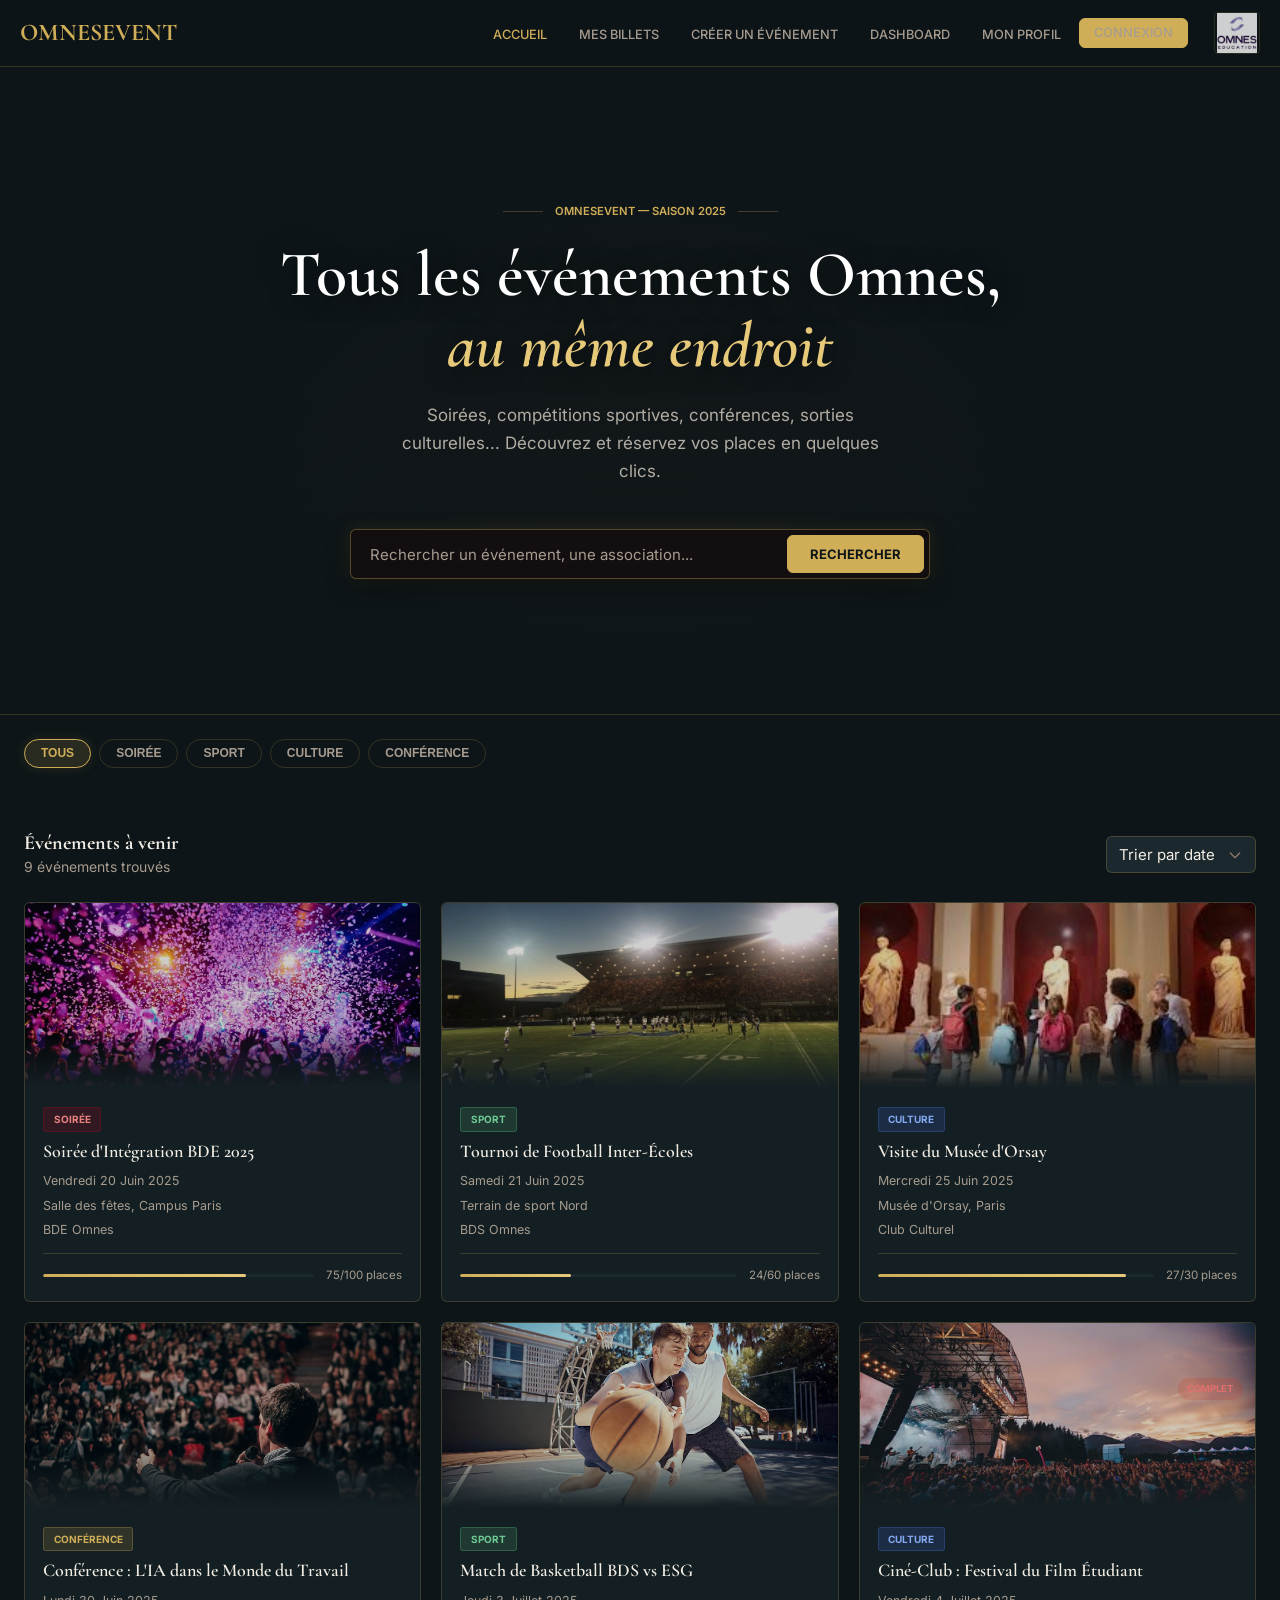
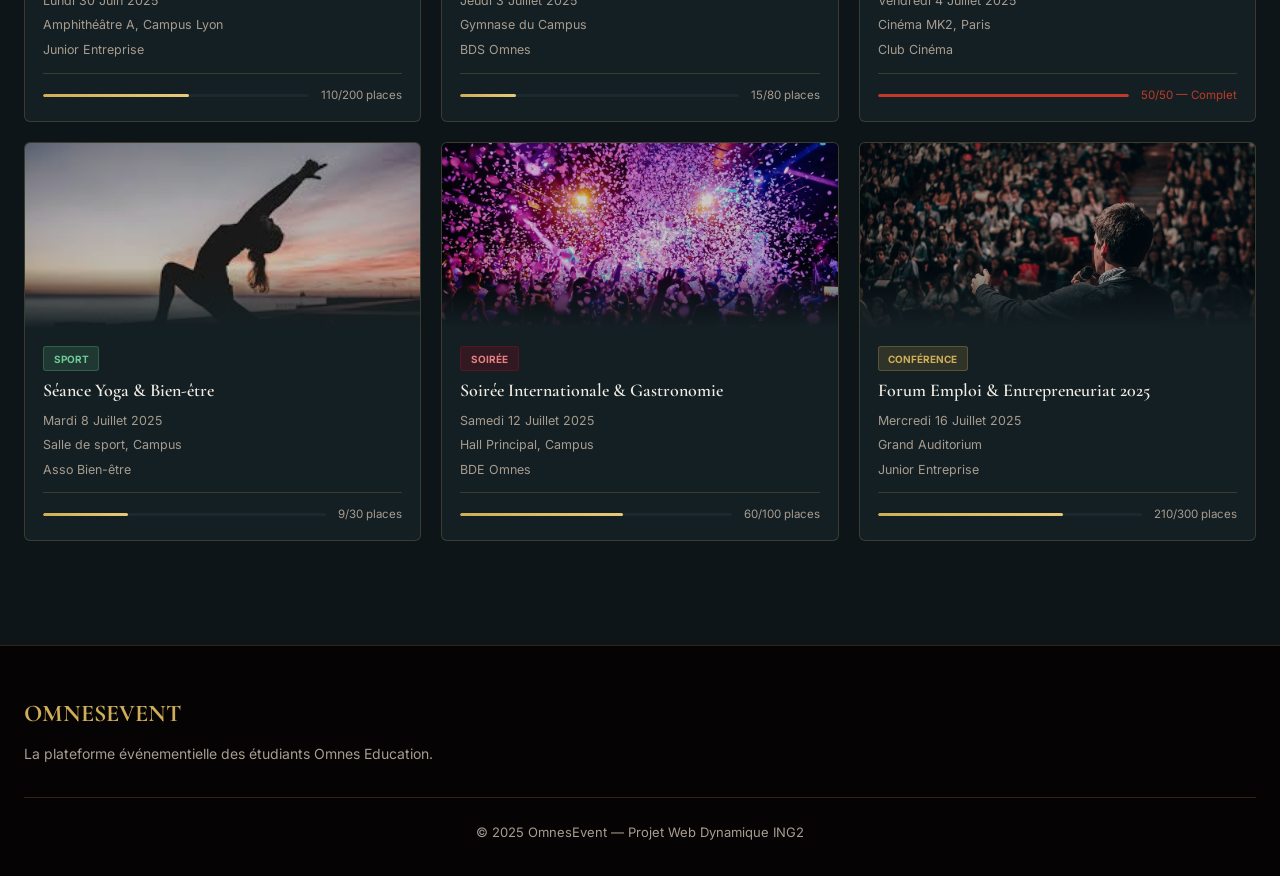
==== commit 0217c61a: "Mise a jours du code HTML" ====
--- a/Index.html
+++ b/Index.html
@@ -11,8 +11,8 @@
 <body>
 
   <!-- NAVBAR -->
-  <nav class="navbar">
-    <div class="navbar-inner">
+  <nav class="menu">
+    <div class="nav-menu">
       <a href="Index.html" class="navbar-brand">OmnesEvent</a>
       <ul class="navbar-nav">
         <li><a href="Index.html" class="active">Accueil</a></li>
@@ -68,12 +68,12 @@
   <!-- EVENTS SECTION -->
   <section class="section">
     <div class="container">
-      <div class="d-flex align-center justify-between mb-3" style="flex-wrap:wrap; gap:0.75rem;">
+      <div class="d-flex align-center justify-between mb-3 section-header">
         <div>
-          <h2 style="font-size:1.25rem; font-weight:800;">Événements à venir</h2>
+          <h2 class="section-title">Événements à venir</h2>
           <p class="text-muted fs-sm" id="resultCount">9 événements trouvés</p>
         </div>
-        <select class="form-control" id="sortSelect" style="width:auto; padding:0.5rem 2rem 0.5rem 0.75rem;">
+        <select class="form-control select-compact" id="sortSelect">
           <option value="date">Trier par date</option>
           <option value="name">Trier par nom</option>
         </select>
@@ -94,7 +94,7 @@
               <span>BDE Omnes</span>
             </div>
             <div class="event-card-footer">
-              <div class="capacity-bar"><div class="capacity-fill" style="width:75%;"></div></div>
+              <div class="capacity-bar"><div class="capacity-fill" style="--fill: 75%;"></div></div>
               <span class="capacity-text">75/100 places</span>
             </div>
           </div>
@@ -113,7 +113,7 @@
               <span>BDS Omnes</span>
             </div>
             <div class="event-card-footer">
-              <div class="capacity-bar"><div class="capacity-fill" style="width:40%;"></div></div>
+              <div class="capacity-bar"><div class="capacity-fill" style="--fill: 40%;"></div></div>
               <span class="capacity-text">24/60 places</span>
             </div>
           </div>
@@ -132,7 +132,7 @@
               <span>Club Culturel</span>
             </div>
             <div class="event-card-footer">
-              <div class="capacity-bar"><div class="capacity-fill" style="width:90%;"></div></div>
+              <div class="capacity-bar"><div class="capacity-fill" style="--fill: 90%;"></div></div>
               <span class="capacity-text">27/30 places</span>
             </div>
           </div>
@@ -151,7 +151,7 @@
               <span>Junior Entreprise</span>
             </div>
             <div class="event-card-footer">
-              <div class="capacity-bar"><div class="capacity-fill" style="width:55%;"></div></div>
+              <div class="capacity-bar"><div class="capacity-fill" style="--fill: 55%;"></div></div>
               <span class="capacity-text">110/200 places</span>
             </div>
           </div>
@@ -170,7 +170,7 @@
               <span>BDS Omnes</span>
             </div>
             <div class="event-card-footer">
-              <div class="capacity-bar"><div class="capacity-fill" style="width:20%;"></div></div>
+              <div class="capacity-bar"><div class="capacity-fill" style="--fill: 20%;"></div></div>
               <span class="capacity-text">15/80 places</span>
             </div>
           </div>
@@ -179,7 +179,7 @@
         <a href="evenement-detail.html" class="event-card" data-category="culture">
           <div class="event-card-image">
             <img src="images/illustration_festival_1.jpeg" alt="Festival étudiant">
-            <div style="position:absolute;top:0.75rem;right:0.75rem;">
+            <div class="event-card-badge">
               <span class="badge badge-danger">COMPLET</span>
             </div>
           </div>
@@ -192,8 +192,8 @@
               <span>Club Cinéma</span>
             </div>
             <div class="event-card-footer">
-              <div class="capacity-bar"><div class="capacity-fill" style="width:100%; background:var(--danger);"></div></div>
-              <span class="capacity-text" style="color:var(--danger);">50/50 — Complet</span>
+              <div class="capacity-bar"><div class="capacity-fill capacity-fill--danger" style="--fill: 100%;"></div></div>
+              <span class="capacity-text text-danger">50/50 — Complet</span>
             </div>
           </div>
         </a>
@@ -211,7 +211,7 @@
               <span>Asso Bien-être</span>
             </div>
             <div class="event-card-footer">
-              <div class="capacity-bar"><div class="capacity-fill" style="width:30%;"></div></div>
+              <div class="capacity-bar"><div class="capacity-fill" style="--fill: 30%;"></div></div>
               <span class="capacity-text">9/30 places</span>
             </div>
           </div>
@@ -230,7 +230,7 @@
               <span>BDE Omnes</span>
             </div>
             <div class="event-card-footer">
-              <div class="capacity-bar"><div class="capacity-fill" style="width:60%;"></div></div>
+              <div class="capacity-bar"><div class="capacity-fill" style="--fill: 60%;"></div></div>
               <span class="capacity-text">60/100 places</span>
             </div>
           </div>
@@ -249,7 +249,7 @@
               <span>Junior Entreprise</span>
             </div>
             <div class="event-card-footer">
-              <div class="capacity-bar"><div class="capacity-fill" style="width:70%;"></div></div>
+              <div class="capacity-bar"><div class="capacity-fill" style="--fill: 70%;"></div></div>
               <span class="capacity-text">210/300 places</span>
             </div>
           </div>
@@ -269,7 +269,7 @@
   <footer class="footer">
     <div class="footer-inner">
       <div class="footer-brand">OmnesEvent</div>
-      <p style="font-size:0.875rem; margin-top:0.5rem; color:#9CA3AF;">La plateforme événementielle des étudiants Omnes Education.</p>
+      <p class="footer-tagline">La plateforme événementielle des étudiants Omnes Education.</p>
       <div class="footer-bottom">
         <p>&copy; 2025 OmnesEvent — Projet Web Dynamique ING2</p>
       </div>
@@ -279,4 +279,4 @@
   <script src="auth.js"></script>
   <script src="index.js"></script>
 </body>
-</html>
+</html>
--- a/style.css
+++ b/style.css
@@ -3,24 +3,24 @@
 
 /* ===== VARIABLES ===== */
 :root {
-  --gold:        #C9A84C;
-  --gold-light:  #E2C87A;
-  --gold-dim:    rgba(201,168,76,0.18);
-  --gold-border: rgba(201,168,76,0.35);
-  --crimson:     #7A1020;
-  --crimson-dim: rgba(122,16,32,0.25);
-
-  --bg:          #0A0608;
-  --bg-card:     #140C0E;
-  --bg-elevated: #1E1214;
-  --bg-rich:     #1A0F12;
-
-  --text:        #EFE6D8;
-  --text-muted:  #8A7A6E;
-  --text-dim:    #5C4E46;
-
-  --border:      rgba(201,168,76,0.22);
-  --border-hard: rgba(201,168,76,0.45);
+  --gold:        #D0AE58;
+  --gold-light:  #E6C979;
+  --gold-dim:    rgba(208,174,88,0.14);
+  --gold-border: rgba(208,174,88,0.28);
+  --crimson:     #A24A3E;
+  --crimson-dim: rgba(162,74,62,0.2);
+
+  --bg:          #0D1518;
+  --bg-card:     #141F23;
+  --bg-elevated: #1B282D;
+  --bg-rich:     #102126;
+
+  --text:        #F2EDE4;
+  --text-muted:  #A79C8F;
+  --text-dim:    #6E6258;
+
+  --border:      rgba(208,174,88,0.2);
+  --border-hard: rgba(208,174,88,0.36);
 
   --success: #4A9E6B;
   --danger:  #C0392B;
@@ -29,10 +29,10 @@
   --radius:    6px;
   --radius-lg: 10px;
 
-  --shadow:    0 2px 16px rgba(0,0,0,0.6);
-  --shadow-md: 0 6px 32px rgba(0,0,0,0.7);
-  --shadow-lg: 0 12px 56px rgba(0,0,0,0.8);
-  --glow-gold: 0 0 28px rgba(201,168,76,0.2);
+  --shadow:    0 2px 10px rgba(0,0,0,0.38);
+  --shadow-md: 0 8px 24px rgba(0,0,0,0.45);
+  --shadow-lg: 0 16px 44px rgba(0,0,0,0.55);
+  --glow-gold: 0 0 18px rgba(208,174,88,0.14);
 }
 
 /* ===== RESET ===== */
@@ -44,10 +44,11 @@
   color: var(--text);
   line-height: 1.65;
   min-height: 100vh;
+  overflow-x: hidden;
 }
 h1, h2, h3, h4 {
   font-family: 'Cormorant Garamond', Georgia, serif;
-  letter-spacing: 0.01em;
+  letter-spacing: 0;
   line-height: 1.15;
 }
 
@@ -58,7 +59,7 @@
   gap: 0.75rem;
   color: var(--gold);
   font-size: 0.75rem;
-  letter-spacing: 0.2em;
+  letter-spacing: 0;
   text-transform: uppercase;
   margin-bottom: 0.75rem;
 }
@@ -74,8 +75,8 @@
 }
 
 /* ===== NAVBAR ===== */
-.navbar {
-  background: rgba(10,6,8,0.88);
+.menu {
+  background: rgba(13,21,24,0.9);
   backdrop-filter: blur(16px);
   -webkit-backdrop-filter: blur(16px);
   border-bottom: 1px solid var(--border);
@@ -84,7 +85,7 @@
   top: 0;
   z-index: 100;
 }
-.navbar-inner {
+.nav-menu {
   max-width: 1280px;
   margin: 0 auto;
   height: 66px;
@@ -100,13 +101,13 @@
   color: var(--gold);
   text-decoration: none;
   flex-shrink: 0;
-  letter-spacing: 0.08em;
+  letter-spacing: 0;
   text-transform: uppercase;
 }
 .navbar-brand:hover { color: var(--gold-light); }
 .navbar-logo {
-  width: 34px;
-  height: 34px;
+  width: 46px;
+  height: 42px;
   object-fit: contain;
   border-radius: 4px;
   flex-shrink: 0;
@@ -130,7 +131,7 @@
   border-radius: var(--radius);
   transition: color 0.2s, background 0.2s;
   white-space: nowrap;
-  letter-spacing: 0.03em;
+  letter-spacing: 0;
   text-transform: uppercase;
 }
 .navbar-nav a:hover { color: var(--text); background: var(--bg-elevated); }
@@ -175,14 +176,14 @@
   transition: background 0.15s, color 0.15s;
   margin-bottom: 0.125rem;
   text-transform: uppercase;
-  letter-spacing: 0.04em;
+  letter-spacing: 0;
 }
 .mobile-menu a:hover { background: var(--bg-elevated); color: var(--gold); }
 
 /* ===== HERO ===== */
 .hero {
   position: relative;
-  min-height: 88vh;
+  min-height: 72vh;
   display: flex;
   align-items: center;
   overflow: hidden;
@@ -197,7 +198,7 @@
   background-repeat: no-repeat;
   transform: scale(1.04);
   transition: transform 8s ease;
-  filter: saturate(0.85) brightness(0.7);
+  filter: saturate(0.9) brightness(0.82);
 }
 .hero:hover .hero-bg { transform: scale(1); }
 .hero-overlay {
@@ -205,11 +206,11 @@
   inset: 0;
   background:
     linear-gradient(to bottom,
-      rgba(10,6,8,0.45) 0%,
-      rgba(10,6,8,0.55) 40%,
-      rgba(10,6,8,0.88) 80%,
-      rgba(10,6,8,1)    100%),
-    radial-gradient(ellipse at 50% 100%, rgba(122,16,32,0.3) 0%, transparent 65%);
+      rgba(13,21,24,0.42) 0%,
+      rgba(13,21,24,0.58) 44%,
+      rgba(13,21,24,0.88) 84%,
+      rgba(13,21,24,1)    100%),
+    radial-gradient(ellipse at 50% 100%, rgba(162,74,62,0.16) 0%, transparent 65%);
 }
 .hero-inner {
   position: relative;
@@ -217,14 +218,14 @@
   width: 100%;
   max-width: 1280px;
   margin: 0 auto;
-  padding: 6rem 1.5rem 5rem;
+  padding: 5rem 1.5rem 4rem;
   text-align: center;
 }
 .hero-eyebrow {
   font-family: 'Inter', sans-serif;
   font-size: 0.7rem;
   font-weight: 600;
-  letter-spacing: 0.25em;
+  letter-spacing: 0;
   text-transform: uppercase;
   color: var(--gold);
   margin-bottom: 1.25rem;
@@ -242,7 +243,7 @@
   background: var(--gold-border);
 }
 .hero h1 {
-  font-size: clamp(2.25rem, 6vw, 4.5rem);
+  font-size: 4rem;
   font-weight: 600;
   color: #fff;
   margin-bottom: 1.25rem;
@@ -305,23 +306,22 @@
   transition: all 0.2s;
   text-decoration: none;
   line-height: 1;
-  letter-spacing: 0.04em;
+  letter-spacing: 0;
   text-transform: uppercase;
   font-family: 'Inter', sans-serif;
 }
 .btn-primary {
-  background: linear-gradient(135deg, var(--gold) 0%, #A8831A 100%);
-  color: #0A0608;
+  background: var(--gold);
+  color: var(--bg);
   border-color: var(--gold);
   font-weight: 700;
 }
 .btn-primary:hover {
-  background: linear-gradient(135deg, var(--gold-light) 0%, var(--gold) 100%);
-  box-shadow: 0 0 24px rgba(201,168,76,0.35);
-  transform: translateY(-1px);
+  background: var(--gold-light);
+  box-shadow: var(--glow-gold);
 }
 .btn-secondary { background: var(--crimson); color: var(--text); border-color: var(--crimson); }
-.btn-secondary:hover { opacity: 0.88; transform: translateY(-1px); }
+.btn-secondary:hover { opacity: 0.9; }
 .btn-outline {
   background: transparent;
   color: var(--gold);
@@ -429,7 +429,7 @@
   font-size: 0.625rem;
   font-weight: 700;
   text-transform: uppercase;
-  letter-spacing: 0.12em;
+  letter-spacing: 0;
   margin-bottom: 0.5rem;
   font-family: 'Inter', sans-serif;
 }
@@ -472,6 +472,7 @@
   height: 100%;
   border-radius: 2px;
   background: linear-gradient(to right, var(--gold), var(--gold-light));
+  width: var(--fill, 0%);
 }
 .capacity-text { font-size: 0.72rem; color: var(--text-muted); white-space: nowrap; }
 
@@ -484,7 +485,7 @@
   color: var(--text-muted);
   margin-bottom: 0.375rem;
   text-transform: uppercase;
-  letter-spacing: 0.1em;
+  letter-spacing: 0;
 }
 .form-control {
   width: 100%;
@@ -530,7 +531,7 @@
   font-size: 0.6rem;
   font-weight: 700;
   white-space: nowrap;
-  letter-spacing: 0.06em;
+  letter-spacing: 0;
   text-transform: uppercase;
 }
 .badge-primary { background: var(--gold-dim); color: var(--gold); }
@@ -581,7 +582,7 @@
   font-size: 0.625rem;
   font-weight: 700;
   text-transform: uppercase;
-  letter-spacing: 0.12em;
+  letter-spacing: 0;
   color: var(--gold);
   border-bottom: 1px solid var(--border-hard);
   font-family: 'Inter', sans-serif;
@@ -627,7 +628,7 @@
   font-size: 1.5rem;
   font-weight: 700;
   color: var(--gold);
-  letter-spacing: 0.08em;
+  letter-spacing: 0;
   margin-bottom: 0.5rem;
   text-transform: uppercase;
 }
@@ -653,7 +654,7 @@
   color: var(--text-muted);
   cursor: pointer;
   transition: all 0.18s;
-  letter-spacing: 0.04em;
+  letter-spacing: 0;
   text-transform: uppercase;
 }
 .pill:hover { border-color: var(--gold-border); color: var(--gold); }
@@ -695,14 +696,14 @@
   font-weight: 700;
   color: var(--text);
   line-height: 1;
-  letter-spacing: -0.01em;
+  letter-spacing: 0;
 }
 .stat-label {
   font-size: 0.68rem;
   color: var(--text-muted);
   margin-top: 0.25rem;
   text-transform: uppercase;
-  letter-spacing: 0.08em;
+  letter-spacing: 0;
 }
 
 /* ===== PAGE HEADER ===== */
@@ -752,7 +753,7 @@
   font-size: 0.625rem;
   font-weight: 700;
   color: var(--gold);
-  letter-spacing: 0.18em;
+  letter-spacing: 0;
   font-family: 'Inter', monospace;
 }
 
@@ -783,7 +784,7 @@
   font-size: 2rem;
   font-weight: 700;
   color: var(--gold);
-  letter-spacing: 0.1em;
+  letter-spacing: 0;
   text-transform: uppercase;
 }
 .auth-logo p { color: var(--text-muted); font-size: 0.875rem; margin-top: 0.25rem; }
@@ -851,7 +852,7 @@
 .info-list { list-style: none; display: flex; flex-direction: column; gap: 0.875rem; }
 .info-list li { display: flex; align-items: flex-start; gap: 0.75rem; font-size: 0.9375rem; }
 .info-list .info-icon { font-size: 1.1rem; flex-shrink: 0; margin-top: 0.1rem; }
-.info-list .info-label { font-size: 0.65rem; color: var(--text-muted); text-transform: uppercase; letter-spacing: 0.1em; }
+.info-list .info-label { font-size: 0.65rem; color: var(--text-muted); text-transform: uppercase; letter-spacing: 0; }
 .info-list .info-value { font-weight: 600; }
 
 /* ===== UPLOAD AREA ===== */
@@ -896,7 +897,7 @@
   transition: color 0.18s, border-color 0.18s;
   white-space: nowrap;
   text-transform: uppercase;
-  letter-spacing: 0.06em;
+  letter-spacing: 0;
   font-family: 'Inter', sans-serif;
 }
 .tab-btn:hover { color: var(--text); }
@@ -1032,14 +1033,266 @@
 
 /* ===== RESPONSIVE ===== */
 @media (max-width: 768px) {
+  .nav-menu { position: relative; }
   .navbar-nav  { display: none; }
   .hamburger   { display: flex; }
-  .navbar-logo { width: 30px; height: 30px; order: 3; }
-  .hamburger   { order: 2; margin-left: auto; }
+  .navbar-logo {
+    width: 36px;
+    height: 34px;
+    position: absolute;
+    right: 0;
+    top: 50%;
+    transform: translateY(-50%);
+    margin-left: 0;
+  }
+  .hamburger {
+    position: absolute;
+    right: 2.75rem;
+    top: 50%;
+    transform: translateY(-50%);
+    margin-left: 0;
+  }
   .hide-mobile { display: none !important; }
-  .hero { min-height: 75vh; }
+  .hero { min-height: 68vh; }
   .hero-inner { padding: 4rem 1.25rem 3.5rem; }
+  .hero h1 { font-size: 2.4rem; }
   .stat-value  { font-size: 1.625rem; }
   .grid-4      { grid-template-columns: repeat(2, 1fr); }
 }
 @media (min-width: 769px) { .show-mobile { display: none !important; } }
+
+@media (max-width: 640px) {
+  .hero { min-height: 62vh; }
+  .hero-inner {
+    width: 100vw;
+    max-width: 100vw;
+    padding: 3.25rem 1rem 3rem;
+  }
+  .hero h1 {
+    font-size: 1.45rem;
+    max-width: calc(100vw - 2rem);
+    margin-left: auto;
+    margin-right: auto;
+    overflow-wrap: break-word;
+  }
+  .hero p {
+    max-width: calc(100vw - 2rem);
+    font-size: 0.875rem;
+    overflow-wrap: break-word;
+  }
+  .search-box {
+    flex-direction: column;
+    align-items: stretch;
+    width: 100%;
+    max-width: calc(100vw - 2rem);
+  }
+  .search-box .btn { width: 100%; }
+  .filter-pills {
+    flex-wrap: nowrap;
+    overflow-x: auto;
+    padding-bottom: 0.75rem;
+    scrollbar-width: none;
+  }
+  .filter-pills::-webkit-scrollbar { display: none; }
+  .filter-pills .pill { flex: 0 0 auto; }
+}
+
+/* ============================================================
+   COMPOSANTS SUPPLÉMENTAIRES
+   Styles migrés depuis les attributs style="" HTML
+   ============================================================ */
+
+/* ===== UTILITAIRES SUPPLÉMENTAIRES ===== */
+.gap-sm        { gap: 0.75rem; }
+.flex-col      { flex-direction: column; }
+.section-title { font-size: 1.25rem; font-weight: 800; }
+.container-narrow { max-width: 800px; }
+.select-compact   { width: auto; padding: 0.5rem 2rem 0.5rem 0.75rem; }
+.footer-tagline   { font-size: 0.875rem; margin-top: 0.5rem; color: var(--text-muted); }
+
+/* ===== CAPACITY BAR — VARIANTES ===== */
+/* Usage dans HTML : <div class="capacity-fill" style="--fill: 75%;"> */
+.capacity-fill--danger { background: var(--danger); }
+.capacity-bar--mini { height: 4px; width: 80px; }
+.capacity-bar--sm   { height: 4px; }
+.capacity-bar--md   { height: 8px; }
+.capacity-bar--lg   { height: 10px; }
+
+/* ===== EVENT CARD — BADGE OVERLAY ===== */
+.event-card-badge { position: absolute; top: 0.75rem; right: 0.75rem; }
+.section-header   { flex-wrap: wrap; gap: 0.75rem; }
+
+/* ===== ADMIN RIBBON ===== */
+.admin-ribbon {
+  background: var(--crimson-dim);
+  border-bottom: 1px solid rgba(162,74,62,0.35);
+  padding: 0.5rem 1.5rem;
+  text-align: center;
+  font-size: 0.875rem;
+}
+
+/* ===== AVATAR — VARIANTES DE COULEUR ===== */
+.avatar.tone-accent     { background: linear-gradient(135deg, var(--crimson), #E07070); }
+.avatar.tone-conference { background: var(--gold-dim); border-color: var(--gold-border); }
+.avatar.tone-danger     { background: rgba(162,74,62,0.25); color: #E07070; }
+.avatar--pink-orange    { background: linear-gradient(135deg, #EC4899, #F97316); }
+.avatar--green          { background: linear-gradient(135deg, #059669, #10B981); }
+.avatar--amber          { background: linear-gradient(135deg, #D97706, #F59E0B); }
+
+/* ===== CARD — VARIANTES ===== */
+.card--left-danger  { border-left: 4px solid var(--danger); }
+.card--left-warning { border-left: 4px solid var(--warning); }
+.card--danger-zone  { border: 2px solid var(--crimson-dim); }
+.card--danger-zone .card-header    { background: var(--crimson-dim); }
+.card--danger-zone .card-header h3 { color: var(--danger); }
+.card--sticky { position: sticky; top: 80px; }
+
+/* ===== TABLE-CONTAINER INTÉGRÉE DANS CARD ===== */
+.table-container--flat { border-radius: 0; box-shadow: none; border: none; }
+
+/* ===== BOUTONS GHOST — COULEUR D'ACTION ===== */
+.btn-ghost--warning { color: var(--warning); }
+.btn-ghost--danger  { color: var(--danger); }
+.tab-badge          { margin-left: 0.375rem; }
+
+/* ===== LISTE SIGNALEMENTS ===== */
+.signal-list { display: flex; flex-direction: column; gap: 1rem; }
+
+/* ===== BREADCRUMB ===== */
+.breadcrumb-bar     { background: var(--bg-card); border-bottom: 1px solid var(--border); padding: 0.75rem 0; }
+.breadcrumb-nav     { font-size: 0.875rem; color: var(--text-muted); }
+.breadcrumb-link    { color: var(--text-muted); text-decoration: none; }
+.breadcrumb-separator { margin: 0 0.5rem; }
+.breadcrumb-current { color: var(--text); }
+
+/* ===== DÉTAIL ÉVÉNEMENT ===== */
+.event-header       { display: flex; align-items: flex-start; gap: 1rem; flex-wrap: wrap; margin-bottom: 1.25rem; }
+.event-header-main  { flex: 1; min-width: 0; }
+.event-title        { font-size: clamp(1.375rem, 3vw, 2rem); font-weight: 800; line-height: 1.3; }
+.event-organizer    { color: var(--text-muted); margin-top: 0.5rem; font-size: 0.9375rem; }
+.event-status-badge { font-size: 0.875rem; padding: 0.5rem 1rem; flex-shrink: 0; }
+.event-description p { line-height: 1.8; color: var(--text); }
+.event-description p + p { margin-top: 1rem; }
+.address-detail     { color: var(--text-muted); font-size: 0.875rem; }
+.contact-link       { color: var(--gold); }
+.event-banner--soiree { background: linear-gradient(135deg, #7C3AED, #EC4899); }
+
+/* ===== WIDGET RÉSERVATION ===== */
+.reserve-title    { font-weight: 800; font-size: 1.125rem; margin-bottom: 1rem; }
+.capacity-section { margin-bottom: 1.25rem; }
+.date-reminder    { background: var(--gold-dim); border-radius: 8px; padding: 0.875rem; margin-bottom: 1.25rem; }
+.date-reminder-date { font-weight: 600; font-size: 0.875rem; color: var(--gold); }
+.date-reminder-time { font-size: 0.875rem; color: var(--text-muted); }
+.event-summary-box  { background: var(--bg); border-radius: 8px; padding: 1rem; }
+
+/* ===== MODAL — VARIANTES ===== */
+.modal--narrow       { max-width: 380px; }
+.modal-body--padded  { padding: 2.5rem 2rem; }
+.modal-danger-title  { color: var(--danger); }
+.modal-actions       { display: flex; gap: 0.5rem; justify-content: center; flex-wrap: wrap; }
+.success-icon        { font-size: 4rem; margin-bottom: 1rem; }
+.success-title       { font-size: 1.375rem; font-weight: 800; margin-bottom: 0.5rem; }
+.ticket-code-display { font-family: monospace; font-size: 1.125rem; color: var(--gold); letter-spacing: 0.1em; }
+
+/* ===== QR CODE PLACEHOLDER ===== */
+.qr-placeholder {
+  width: 180px; height: 180px;
+  margin: 1.25rem auto;
+  background: var(--bg-elevated);
+  border: 1px solid var(--border);
+  border-radius: 8px;
+  display: flex; align-items: center; justify-content: center; flex-direction: column;
+}
+.qr-placeholder-text { font-family: monospace; }
+
+/* ===== MES BILLETS ===== */
+.grid-3-fixed   { grid-template-columns: repeat(3, 1fr); }
+.tickets-list   { display: flex; flex-direction: column; gap: 1rem; }
+.tab-empty      { padding: 3rem 0; text-align: center; }
+.tab-empty-icon { font-size: 3rem; margin-bottom: 1rem; }
+.ticket-card--warning              { border-left-color: var(--warning); }
+.ticket-card--warning .ticket-side { background: #FEF3C7; }
+.ticket-card--warning .ticket-code { color: var(--warning); }
+.ticket-meta  { display: flex; flex-direction: column; gap: 0.25rem; margin-bottom: 0.75rem; }
+.ticket-title { font-size: 1rem; font-weight: 800; margin-bottom: 0.5rem; }
+
+/* ===== PROFIL — SESSIONS & NOTIFICATIONS ===== */
+.profile-info       { flex: 1; }
+.session-item       { display: flex; align-items: center; gap: 1rem; padding: 0.75rem 0; }
+.session-item--border { border-bottom: 1px solid var(--border); }
+.session-icon       { font-size: 1.5rem; }
+.session-info       { flex: 1; }
+.notifications-list { display: flex; flex-direction: column; gap: 1.25rem; }
+.account-info       { display: grid; gap: 0.875rem; }
+
+/* ===== TOGGLE SWITCH (profil — notifications) ===== */
+.toggle-switch { position: relative; width: 44px; height: 24px; flex-shrink: 0; cursor: pointer; }
+.toggle-switch input { opacity: 0; width: 0; height: 0; }
+.toggle-slider { position: absolute; inset: 0; background: var(--border); border-radius: 99px; transition: 0.3s; }
+.toggle-slider::before {
+  content: '';
+  position: absolute;
+  width: 18px; height: 18px;
+  left: 3px; bottom: 3px;
+  background: white;
+  border-radius: 50%;
+  transition: 0.3s;
+}
+.toggle-switch input:checked + .toggle-slider { background: var(--gold); }
+.toggle-switch input:checked + .toggle-slider::before { transform: translateX(20px); }
+
+/* ===== CHAMP MOT DE PASSE ===== */
+.input-wrapper     { position: relative; }
+.input-with-toggle { padding-right: 3rem; }
+.input-toggle-btn  {
+  position: absolute;
+  right: 0.75rem; top: 50%;
+  transform: translateY(-50%);
+  background: none; border: none;
+  cursor: pointer;
+  color: var(--text-muted);
+  font-size: 1.1rem;
+}
+
+/* ===== FORMULAIRE — EXTRAS ===== */
+.label-option      { cursor: pointer; }
+.label-option-desc { display: block; font-size: 0.8125rem; color: var(--text-muted); }
+.checkbox-inline        { width: auto; accent-color: var(--gold); }
+.checkbox-inline--offset { margin-top: 3px; }
+.form-actions { flex-wrap: wrap; justify-content: flex-end; }
+
+/* ===== AUTHENTIFICATION — EXTRAS ===== */
+.forgot-link        { font-weight: 400; color: var(--gold); font-size: 0.8125rem; float: right; }
+.auth-link-text     { font-size: 0.9375rem; }
+.auth-link          { color: var(--gold); font-weight: 600; text-decoration: none; }
+.label-regular      { font-size: 0.875rem; font-weight: 400; cursor: pointer; }
+.label-regular--multiline { line-height: 1.5; }
+.demo-accounts      { background: var(--bg); border-radius: 8px; padding: 0.875rem; font-size: 0.8125rem; }
+.auth-card--wide    { max-width: 500px; }
+.strength-container { margin-top: 0.5rem; }
+.strength-bar-track { height: 4px; border-radius: 99px; background: var(--border); overflow: hidden; }
+.strength-bar-fill  { height: 100%; border-radius: 99px; width: 0; transition: all 0.3s; }
+
+/* ===== TABLEAU DE BORD — ICÔNES ÉVÉNEMENT ===== */
+.event-icon {
+  width: 36px; height: 36px;
+  border-radius: 8px;
+  display: flex; align-items: center; justify-content: center;
+  font-size: 1.125rem;
+  flex-shrink: 0;
+}
+.event-icon--soiree       { background: linear-gradient(135deg, #7C3AED, #EC4899); }
+.event-icon--gastronomie  { background: linear-gradient(135deg, #DC2626, #F97316); }
+.event-icon--neutral      { background: #F3F4F6; }
+.event-icon--neutral-bordered { background: #F3F4F6; border: 1px solid var(--border); }
+.header-filter-row { flex-wrap: wrap; gap: 0.75rem; }
+
+/* ===== STATISTIQUES — GRAPHIQUES ===== */
+.category-dot           { width: 12px; height: 12px; border-radius: 50%; display: inline-block; }
+.category-dot--soiree   { background: linear-gradient(135deg, #7C3AED, #EC4899); }
+.category-dot--sport    { background: #059669; }
+.category-dot--culture  { background: #4338CA; }
+.category-dot--conference { background: #D97706; }
+.stats-fill-list     { display: flex; flex-direction: column; gap: 1rem; }
+.stats-category-list { display: flex; flex-direction: column; gap: 0.875rem; }
+.input-md { width: 200px; }
